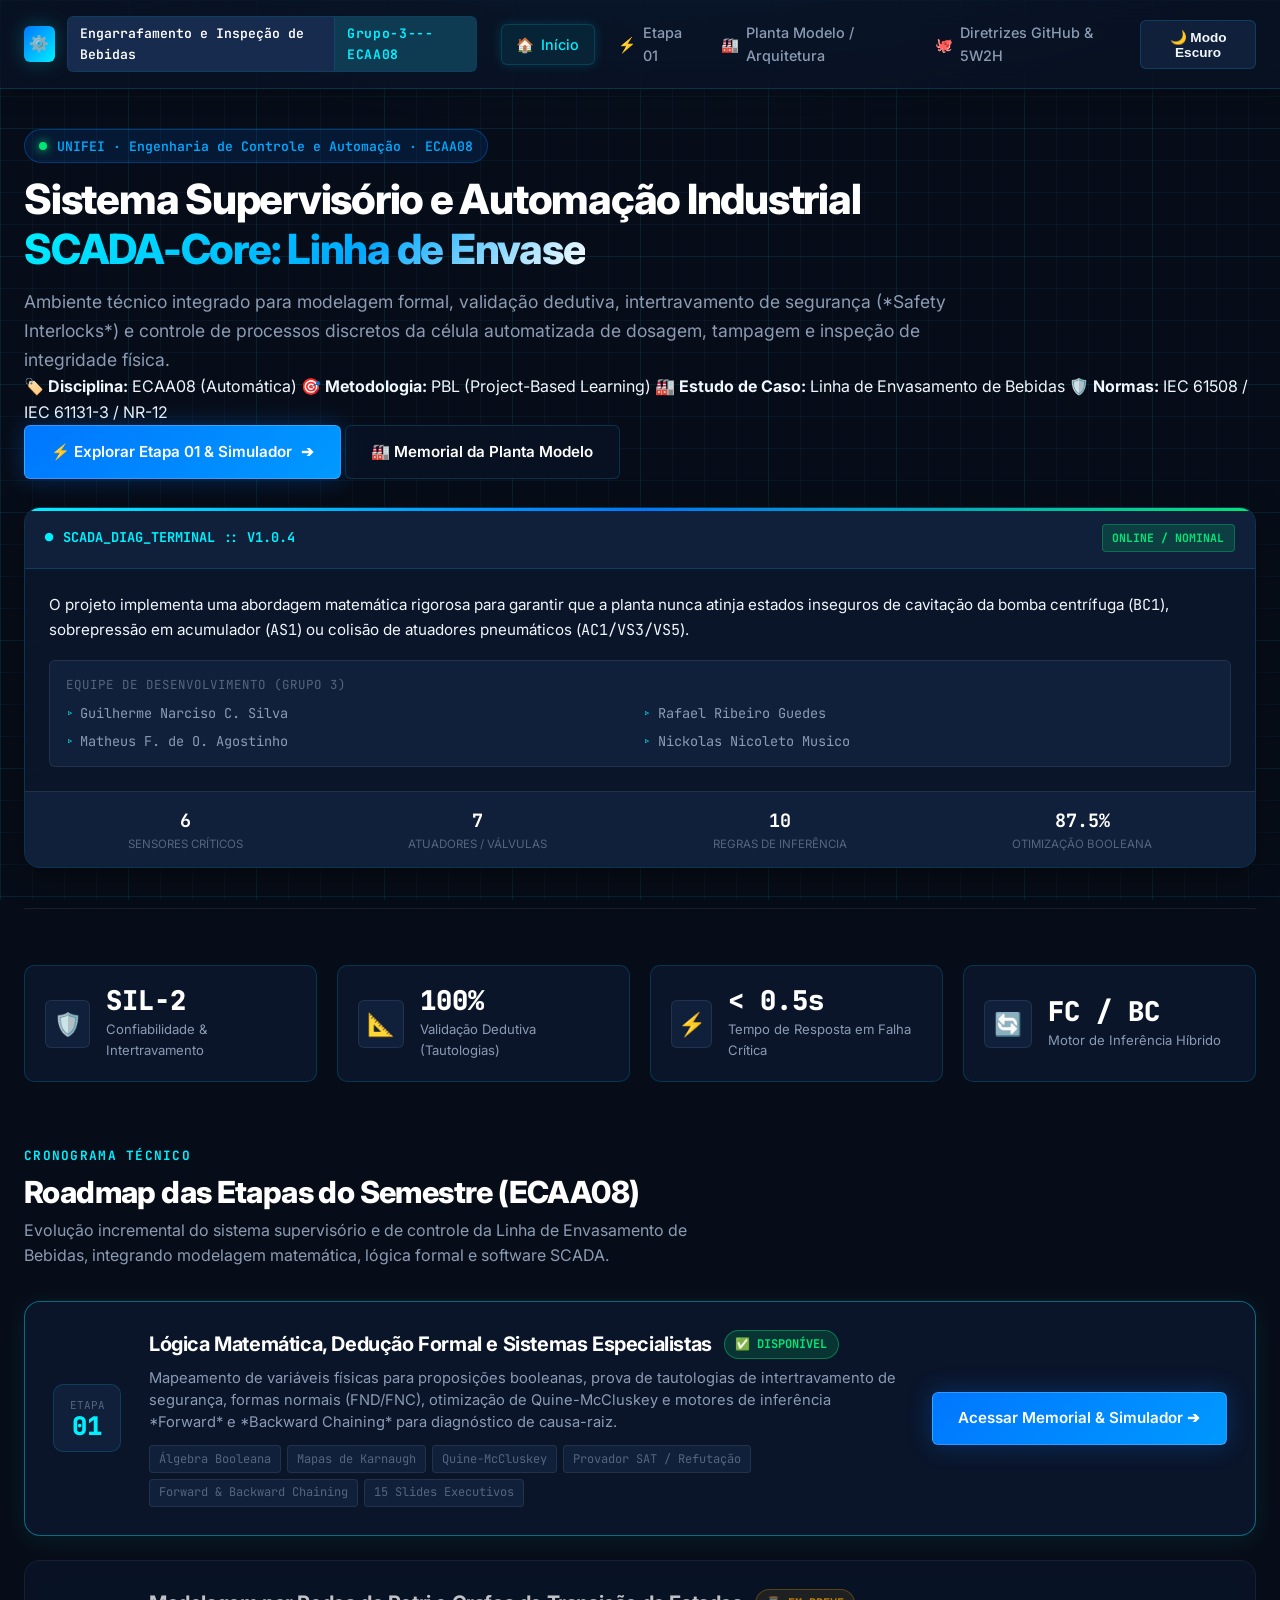
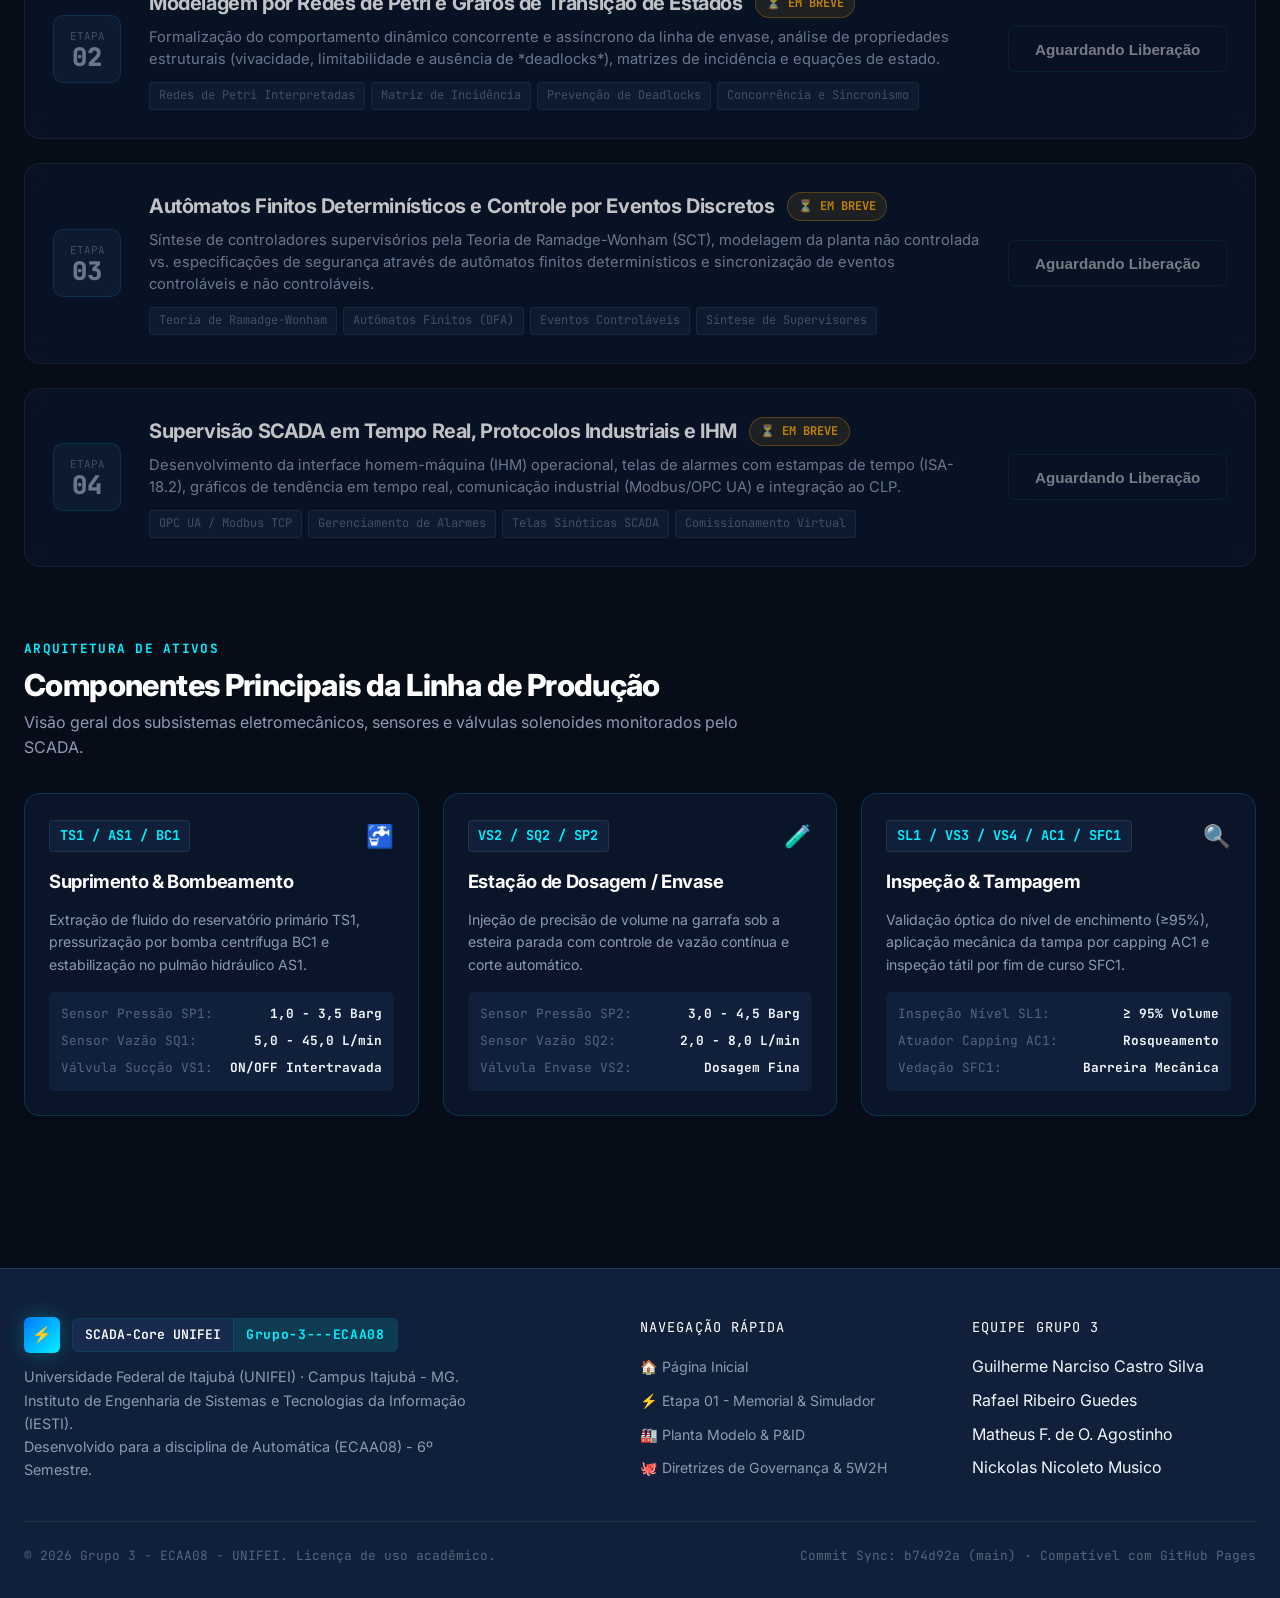
==== index.html @ 6e1b25d0 "added site" ====
<!DOCTYPE html>
<html lang="pt-BR">
<head>
  <meta charset="UTF-8">
  <meta name="viewport" content="width=device-width, initial-scale=1.0">
  <title>SCADA-Core | Engarrafamento e Inspeção de Bebidas (Grupo 3 - UNIFEI)</title>
  <meta name="description" content="Portal técnico e memorial descritivo da Linha de Envasamento e Inspeção de Bebidas - Grupo 3 da disciplina ECAA08 (Automática / Matemática Discreta) da UNIFEI.">
  <link rel="stylesheet" href="doc/css/style.css">
  <link rel="icon" href="data:image/svg+xml,<svg xmlns=%22http://www.w3.org/2000/svg%22 viewBox=%220 0 100 100%22><text y=%22.9em%22 font-size=%2290%22>⚡</text></svg>">
</head>
<body>

  <!-- BARRA DE NAVEGAÇÃO SUPERIOR -->
  <header class="scada-navbar">
    <div class="navbar-container">
      
      <!-- LOGOTIPO COM BADGE DUPLO -->
      <div class="brand-group">
        <div class="brand-icon">⚙️</div>
        <div class="brand-badge-dual">
          <span class="badge-segment-title">Engarrafamento e Inspeção de Bebidas</span>
          <span class="badge-segment-group">Grupo-3---ECAA08</span>
        </div>
      </div>

      <!-- LINKS DE NAVEGAÇÃO -->
      <nav>
        <ul class="nav-menu">
          <li><a href="index.html" class="nav-link active"><span>🏠</span> Início</a></li>
          <li><a href="doc/etapa-01-logica.html" class="nav-link"><span>⚡</span> Etapa 01</a></li>
          <li><a href="doc/planta-modelo.html" class="nav-link"><span>🏭</span> Planta Modelo / Arquitetura</a></li>
          <li><a href="doc/diretrizes-github.html" class="nav-link"><span>🐙</span> Diretrizes GitHub & 5W2H</a></li>
        </ul>
      </nav>

      <!-- AÇÕES: TEMA CLARO/ESCURO & MOBILE TOGGLE -->
      <div class="nav-actions">
        <button class="theme-toggle-btn" type="button" aria-label="Alternar tema">
          <span class="theme-btn-text">🌙 Modo Escuro</span>
        </button>
        <button class="mobile-nav-toggle" type="button" aria-label="Abrir menu móvel">☰</button>
      </div>

    </div>
  </header>

  <!-- CONTEÚDO PRINCIPAL -->
  <main class="scada-container">

    <!-- HERO SECTION -->
    <section class="hero-section">
      <div>
        <!-- BADGE SUPERIOR DE IDENTIFICAÇÃO -->
        <div class="institution-badge">
          <span class="live-indicator"></span>
          <span>UNIFEI · Engenharia de Controle e Automação · ECAA08</span>
        </div>

        <!-- TÍTULO DE IMPACTO -->
        <h1 class="hero-title" style="margin-top: 0.75rem;">
          Sistema Supervisório e Automação Industrial <br>
          <span class="gradient-text">SCADA-Core: Linha de Envase</span>
        </h1>

        <!-- DESCRIÇÃO CONCEITUAL RIGOROSA -->
        <p class="hero-description" style="margin-top: 0.75rem;">
          Ambiente técnico integrado para modelagem formal, validação dedutiva, intertravamento de segurança (*Safety Interlocks*) e controle de processos discretos da célula automatizada de dosagem, tampagem e inspeção de integridade física.
        </p>

        <!-- METADADOS EM TAGS -->
        <div class="metadata-tags">
          <span class="meta-tag">🏷️ <strong>Disciplina:</strong> ECAA08 (Automática)</span>
          <span class="meta-tag">🎯 <strong>Metodologia:</strong> PBL (Project-Based Learning)</span>
          <span class="meta-tag">🏭 <strong>Estudo de Caso:</strong> Linha de Envasamento de Bebidas</span>
          <span class="meta-tag">🛡️ <strong>Normas:</strong> IEC 61508 / IEC 61131-3 / NR-12</span>
        </div>

        <!-- DOIS BOTÕES CTA -->
        <div class="hero-actions">
          <a href="doc/etapa-01-logica.html" class="btn-cta-primary">
            <span>⚡ Explorar Etapa 01 & Simulador</span>
            <span>➔</span>
          </a>
          <a href="doc/planta-modelo.html" class="btn-cta-glass">
            <span>🏭 Memorial da Planta Modelo</span>
          </a>
        </div>
      </div>

      <!-- CARD ESTILIZADO DE INTRODUÇÃO -->
      <div class="hero-card-container">
        <div class="project-scada-card">
          
          <div class="card-header-technical">
            <div class="tech-header-title">
              <span>●</span> SCADA_DIAG_TERMINAL :: V1.0.4
            </div>
            <div class="tech-status-badge">ONLINE / NOMINAL</div>
          </div>

          <div class="card-body-intro">
            <p class="intro-lead">
              O projeto implementa uma abordagem matemática rigorosa para garantir que a planta nunca atinja estados inseguros de cavitação da bomba centrífuga (<code class="mono-font">BC1</code>), sobrepressão em acumulador (<code class="mono-font">AS1</code>) ou colisão de atuadores pneumáticos (<code class="mono-font">AC1/VS3/VS5</code>).
            </p>

            <div class="team-list-box">
              <div class="team-list-title">Equipe de Desenvolvimento (Grupo 3)</div>
              <div class="team-members-grid">
                <div class="team-member-item">Guilherme Narciso C. Silva</div>
                <div class="team-member-item">Rafael Ribeiro Guedes</div>
                <div class="team-member-item">Matheus F. de O. Agostinho</div>
                <div class="team-member-item">Nickolas Nicoleto Musico</div>
              </div>
            </div>
          </div>

          <div class="card-footer-metrics">
            <div class="metric-mini-item">
              <span class="metric-mini-value">6</span>
              <span class="metric-mini-label">Sensores Críticos</span>
            </div>
            <div class="metric-mini-item">
              <span class="metric-mini-value">7</span>
              <span class="metric-mini-label">Atuadores / Válvulas</span>
            </div>
            <div class="metric-mini-item">
              <span class="metric-mini-value">10</span>
              <span class="metric-mini-label">Regras de Inferência</span>
            </div>
            <div class="metric-mini-item">
              <span class="metric-mini-value">87.5%</span>
              <span class="metric-mini-label">Otimização Booleana</span>
            </div>
          </div>

        </div>
      </div>
    </section>

    <!-- TELEMETRIA & STATS TICKER -->
    <section class="scada-stats-bar">
      <div class="stat-card">
        <div class="stat-icon">🛡️</div>
        <div class="stat-info">
          <span class="stat-value">SIL-2</span>
          <span class="stat-label">Confiabilidade & Intertravamento</span>
        </div>
      </div>

      <div class="stat-card">
        <div class="stat-icon">📐</div>
        <div class="stat-info">
          <span class="stat-value">100%</span>
          <span class="stat-label">Validação Dedutiva (Tautologias)</span>
        </div>
      </div>

      <div class="stat-card">
        <div class="stat-icon">⚡</div>
        <div class="stat-info">
          <span class="stat-value">&lt; 0.5s</span>
          <span class="stat-label">Tempo de Resposta em Falha Crítica</span>
        </div>
      </div>

      <div class="stat-card">
        <div class="stat-icon">🔄</div>
        <div class="stat-info">
          <span class="stat-value">FC / BC</span>
          <span class="stat-label">Motor de Inferência Híbrido</span>
        </div>
      </div>
    </section>

    <!-- ROADMAP DAS ETAPAS DO SEMESTRE -->
    <section class="roadmap-section">
      <div class="section-header">
        <span class="section-tag">Cronograma Técnico</span>
        <h2 class="section-title">Roadmap das Etapas do Semestre (ECAA08)</h2>
        <p class="section-subtitle">
          Evolução incremental do sistema supervisório e de controle da Linha de Envasamento de Bebidas, integrando modelagem matemática, lógica formal e software SCADA.
        </p>
      </div>

      <div class="roadmap-container">
        
        <!-- ETAPA 01 (DISPONÍVEL) -->
        <article class="stage-card available">
          <div class="stage-number-box">
            <span class="stage-prefix">Etapa</span>
            <span class="stage-num">01</span>
          </div>

          <div class="stage-details">
            <div class="stage-header-line">
              <h3 class="stage-title">Lógica Matemática, Dedução Formal e Sistemas Especialistas</h3>
              <span class="status-chip chip-available">✅ DISPONÍVEL</span>
            </div>
            <p class="stage-description">
              Mapeamento de variáveis físicas para proposições booleanas, prova de tautologias de intertravamento de segurança, formas normais (FND/FNC), otimização de Quine-McCluskey e motores de inferência *Forward* e *Backward Chaining* para diagnóstico de causa-raiz.
            </p>
            <div class="stage-topics-tags">
              <span class="topic-tag">Álgebra Booleana</span>
              <span class="topic-tag">Mapas de Karnaugh</span>
              <span class="topic-tag">Quine-McCluskey</span>
              <span class="topic-tag">Provador SAT / Refutação</span>
              <span class="topic-tag">Forward & Backward Chaining</span>
              <span class="topic-tag">15 Slides Executivos</span>
            </div>
          </div>

          <div class="stage-action-box">
            <a href="doc/etapa-01-logica.html" class="btn-cta-primary">Acessar Memorial & Simulador ➔</a>
          </div>
        </article>

        <!-- ETAPA 02 (EM BREVE) -->
        <article class="stage-card upcoming">
          <div class="stage-number-box">
            <span class="stage-prefix">Etapa</span>
            <span class="stage-num">02</span>
          </div>

          <div class="stage-details">
            <div class="stage-header-line">
              <h3 class="stage-title">Modelagem por Redes de Petri e Grafos de Transição de Estados</h3>
              <span class="status-chip chip-upcoming">⏳ EM BREVE</span>
            </div>
            <p class="stage-description">
              Formalização do comportamento dinâmico concorrente e assíncrono da linha de envase, análise de propriedades estruturais (vivacidade, limitabilidade e ausência de *deadlocks*), matrizes de incidência e equações de estado.
            </p>
            <div class="stage-topics-tags">
              <span class="topic-tag">Redes de Petri Interpretadas</span>
              <span class="topic-tag">Matriz de Incidência</span>
              <span class="topic-tag">Prevenção de Deadlocks</span>
              <span class="topic-tag">Concorrência e Sincronismo</span>
            </div>
          </div>

          <div class="stage-action-box">
            <button class="btn-cta-glass" disabled style="opacity: 0.6; cursor: not-allowed;">Aguardando Liberação</button>
          </div>
        </article>

        <!-- ETAPA 03 (EM BREVE) -->
        <article class="stage-card upcoming">
          <div class="stage-number-box">
            <span class="stage-prefix">Etapa</span>
            <span class="stage-num">03</span>
          </div>

          <div class="stage-details">
            <div class="stage-header-line">
              <h3 class="stage-title">Autômatos Finitos Determinísticos e Controle por Eventos Discretos</h3>
              <span class="status-chip chip-upcoming">⏳ EM BREVE</span>
            </div>
            <p class="stage-description">
              Síntese de controladores supervisórios pela Teoria de Ramadge-Wonham (SCT), modelagem da planta não controlada vs. especificações de segurança através de autômatos finitos determinísticos e sincronização de eventos controláveis e não controláveis.
            </p>
            <div class="stage-topics-tags">
              <span class="topic-tag">Teoria de Ramadge-Wonham</span>
              <span class="topic-tag">Autômatos Finitos (DFA)</span>
              <span class="topic-tag">Eventos Controláveis</span>
              <span class="topic-tag">Síntese de Supervisores</span>
            </div>
          </div>

          <div class="stage-action-box">
            <button class="btn-cta-glass" disabled style="opacity: 0.6; cursor: not-allowed;">Aguardando Liberação</button>
          </div>
        </article>

        <!-- ETAPA 04 (EM BREVE) -->
        <article class="stage-card upcoming">
          <div class="stage-number-box">
            <span class="stage-prefix">Etapa</span>
            <span class="stage-num">04</span>
          </div>

          <div class="stage-details">
            <div class="stage-header-line">
              <h3 class="stage-title">Supervisão SCADA em Tempo Real, Protocolos Industriais e IHM</h3>
              <span class="status-chip chip-upcoming">⏳ EM BREVE</span>
            </div>
            <p class="stage-description">
              Desenvolvimento da interface homem-máquina (IHM) operacional, telas de alarmes com estampas de tempo (ISA-18.2), gráficos de tendência em tempo real, comunicação industrial (Modbus/OPC UA) e integração ao CLP.
            </p>
            <div class="stage-topics-tags">
              <span class="topic-tag">OPC UA / Modbus TCP</span>
              <span class="topic-tag">Gerenciamento de Alarmes</span>
              <span class="topic-tag">Telas Sinóticas SCADA</span>
              <span class="topic-tag">Comissionamento Virtual</span>
            </div>
          </div>

          <div class="stage-action-box">
            <button class="btn-cta-glass" disabled style="opacity: 0.6; cursor: not-allowed;">Aguardando Liberação</button>
          </div>
        </article>

      </div>
    </section>

    <!-- ARQUITETURA DA PLANTA MODELO (PREVIEW) -->
    <section class="plant-section">
      <div class="section-header">
        <span class="section-tag">Arquitetura de Ativos</span>
        <h2 class="section-title">Componentes Principais da Linha de Produção</h2>
        <p class="section-subtitle">
          Visão geral dos subsistemas eletromecânicos, sensores e válvulas solenoides monitorados pelo SCADA.
        </p>
      </div>

      <div class="plant-overview-grid">
        
        <div class="plant-card">
          <div class="plant-card-header">
            <span class="plant-tag">TS1 / AS1 / BC1</span>
            <span class="plant-icon">🚰</span>
          </div>
          <h3 class="plant-card-title">Suprimento & Bombeamento</h3>
          <p class="plant-card-desc">
            Extração de fluido do reservatório primário TS1, pressurização por bomba centrífuga BC1 e estabilização no pulmão hidráulico AS1.
          </p>
          <ul class="plant-specs-list">
            <li><span>Sensor Pressão SP1:</span> <strong>1,0 - 3,5 Barg</strong></li>
            <li><span>Sensor Vazão SQ1:</span> <strong>5,0 - 45,0 L/min</strong></li>
            <li><span>Válvula Sucção VS1:</span> <strong>ON/OFF Intertravada</strong></li>
          </ul>
        </div>

        <div class="plant-card">
          <div class="plant-card-header">
            <span class="plant-tag">VS2 / SQ2 / SP2</span>
            <span class="plant-icon">🧪</span>
          </div>
          <h3 class="plant-card-title">Estação de Dosagem / Envase</h3>
          <p class="plant-card-desc">
            Injeção de precisão de volume na garrafa sob a esteira parada com controle de vazão contínua e corte automático.
          </p>
          <ul class="plant-specs-list">
            <li><span>Sensor Pressão SP2:</span> <strong>3,0 - 4,5 Barg</strong></li>
            <li><span>Sensor Vazão SQ2:</span> <strong>2,0 - 8,0 L/min</strong></li>
            <li><span>Válvula Envase VS2:</span> <strong>Dosagem Fina</strong></li>
          </ul>
        </div>

        <div class="plant-card">
          <div class="plant-card-header">
            <span class="plant-tag">SL1 / VS3 / VS4 / AC1 / SFC1</span>
            <span class="plant-icon">🔍</span>
          </div>
          <h3 class="plant-card-title">Inspeção & Tampagem</h3>
          <p class="plant-card-desc">
            Validação óptica do nível de enchimento (≥95%), aplicação mecânica da tampa por capping AC1 e inspeção tátil por fim de curso SFC1.
          </p>
          <ul class="plant-specs-list">
            <li><span>Inspeção Nível SL1:</span> <strong>≥ 95% Volume</strong></li>
            <li><span>Atuador Capping AC1:</span> <strong>Rosqueamento</strong></li>
            <li><span>Vedação SFC1:</span> <strong>Barreira Mecânica</strong></li>
          </ul>
        </div>

      </div>
    </section>

  </main>

  <!-- FOOTER -->
  <footer class="scada-footer">
    <div class="footer-container">
      
      <div class="footer-brand">
        <div class="brand-group">
          <div class="brand-icon">⚡</div>
          <div class="brand-badge-dual">
            <span class="badge-segment-title">SCADA-Core UNIFEI</span>
            <span class="badge-segment-group">Grupo-3---ECAA08</span>
          </div>
        </div>
        <p class="footer-desc">
          Universidade Federal de Itajubá (UNIFEI) · Campus Itajubá - MG.<br>
          Instituto de Engenharia de Sistemas e Tecnologias da Informação (IESTI).<br>
          Desenvolvido para a disciplina de Automática (ECAA08) - 6º Semestre.
        </p>
      </div>

      <div class="footer-col">
        <div class="footer-col-title">Navegação Rápida</div>
        <ul class="footer-links">
          <li><a href="index.html">🏠 Página Inicial</a></li>
          <li><a href="doc/etapa-01-logica.html">⚡ Etapa 01 - Memorial & Simulador</a></li>
          <li><a href="doc/planta-modelo.html">🏭 Planta Modelo & P&ID</a></li>
          <li><a href="doc/diretrizes-github.html">🐙 Diretrizes de Governança & 5W2H</a></li>
        </ul>
      </div>

      <div class="footer-col">
        <div class="footer-col-title">Equipe Grupo 3</div>
        <ul class="footer-links">
          <li><span>Guilherme Narciso Castro Silva</span></li>
          <li><span>Rafael Ribeiro Guedes</span></li>
          <li><span>Matheus F. de O. Agostinho</span></li>
          <li><span>Nickolas Nicoleto Musico</span></li>
        </ul>
      </div>

    </div>

    <div class="footer-bottom">
      <div>© 2026 Grupo 3 - ECAA08 - UNIFEI. Licença de uso acadêmico.</div>
      <div>Commit Sync: <code class="mono-font">b74d92a (main)</code> · Compatível com GitHub Pages</div>
    </div>
  </footer>

  <script src="doc/js/app.js"></script>
</body>
</html>
---- doc/css/style.css ----
/* ==========================================================================
   SCADA-CORE UNIFEI | DESIGN SYSTEM & STYLESHEET
   Disciplina: ECAA08 - Automática / Matemática Discreta
   Projeto: Linha de Envasamento e Inspeção de Bebidas (Grupo 3)
   ========================================================================== */

@import url('https://fonts.googleapis.com/css2?family=Inter:wght@300;400;500;600;700;800&family=JetBrains+Mono:ital,wght@0,300;0,400;0,500;0,600;0,700;1,400&display=swap');

/* --- VARIÁVEIS DO SISTEMA (DARK THEME DEFAULT) --- */
:root {
  --bg-primary: #070d18;
  --bg-secondary: #0c1628;
  --bg-card: rgba(13, 25, 48, 0.75);
  --bg-card-hover: rgba(18, 35, 68, 0.85);
  --bg-glass: rgba(10, 21, 40, 0.65);
  --bg-surface: #10203a;
  --bg-surface-elevated: #162b4e;

  /* Grid e Linhas Técnicas */
  --grid-line-color: rgba(0, 180, 255, 0.05);
  --grid-line-strong: rgba(0, 229, 255, 0.12);
  --grid-size: 32px;
  --border-color: rgba(0, 200, 255, 0.18);
  --border-focus: #00e5ff;
  --border-subtle: rgba(255, 255, 255, 0.08);

  /* Paleta Neon Industrial */
  --cyan-neon: #00f0ff;
  --cyan-glow: rgba(0, 240, 255, 0.35);
  --blue-primary: #0077ff;
  --blue-accent: #00a8ff;
  --blue-glow: rgba(0, 119, 255, 0.3);
  --emerald-ok: #00e676;
  --emerald-glow: rgba(0, 230, 118, 0.35);
  --amber-warn: #ffab00;
  --amber-glow: rgba(255, 171, 0, 0.35);
  --crimson-alarm: #ff1744;
  --crimson-glow: rgba(255, 23, 68, 0.4);
  --purple-accent: #b388ff;

  /* Tipografia & Textos */
  --text-main: #f0f6fc;
  --text-muted: #8b9bb4;
  --text-dim: #546580;
  --text-bright: #ffffff;
  --text-code: #58a6ff;

  /* Efeitos */
  --shadow-card: 0 8px 32px 0 rgba(0, 0, 0, 0.45);
  --shadow-glow-cyan: 0 0 20px rgba(0, 240, 255, 0.25);
  --shadow-glow-blue: 0 0 24px rgba(0, 119, 255, 0.3);
  --shadow-glow-emerald: 0 0 24px rgba(0, 230, 118, 0.3);
  --radius-sm: 6px;
  --radius-md: 10px;
  --radius-lg: 16px;
  --radius-xl: 24px;
  --transition-fast: 0.18s cubic-bezier(0.4, 0, 0.2, 1);
  --transition-normal: 0.3s cubic-bezier(0.4, 0, 0.2, 1);
}

/* --- LIGHT THEME OVERRIDES --- */
[data-theme="light"] {
  --bg-primary: #f2f6fc;
  --bg-secondary: #e2ebf6;
  --bg-card: rgba(255, 255, 255, 0.85);
  --bg-card-hover: rgba(255, 255, 255, 0.98);
  --bg-glass: rgba(240, 246, 255, 0.8);
  --bg-surface: #d8e5f5;
  --bg-surface-elevated: #cbdbf0;

  --grid-line-color: rgba(0, 100, 200, 0.06);
  --grid-line-strong: rgba(0, 119, 255, 0.15);
  --border-color: rgba(0, 102, 204, 0.25);
  --border-focus: #0066cc;
  --border-subtle: rgba(0, 0, 0, 0.08);

  --cyan-neon: #0088aa;
  --cyan-glow: rgba(0, 136, 170, 0.25);
  --blue-primary: #0055cc;
  --blue-accent: #0077ee;
  --blue-glow: rgba(0, 85, 204, 0.25);
  --emerald-ok: #008a3e;
  --emerald-glow: rgba(0, 138, 62, 0.25);
  --amber-warn: #c27d00;
  --amber-glow: rgba(194, 125, 0, 0.25);
  --crimson-alarm: #cc1133;
  --crimson-glow: rgba(204, 17, 51, 0.25);

  --text-main: #142033;
  --text-muted: #4e617d;
  --text-dim: #798da8;
  --text-bright: #09121f;
  --text-code: #005bb5;

  --shadow-card: 0 8px 30px rgba(0, 50, 120, 0.1);
  --shadow-glow-cyan: 0 0 16px rgba(0, 136, 170, 0.15);
  --shadow-glow-blue: 0 0 20px rgba(0, 85, 204, 0.15);
  --shadow-glow-emerald: 0 0 20px rgba(0, 138, 62, 0.15);
}

/* --- RESET & BASE --- */
*, *::before, *::after {
  box-sizing: border-box;
  margin: 0;
  padding: 0;
}

html {
  scroll-behavior: smooth;
  font-size: 16px;
}

body {
  min-height: 100vh;
  font-family: 'Inter', -apple-system, BlinkMacSystemFont, 'Segoe UI', Roboto, sans-serif;
  background-color: var(--bg-primary);
  color: var(--text-main);
  line-height: 1.6;
  overflow-x: hidden;
  position: relative;
  background-image: 
    linear-gradient(var(--grid-line-color) 1px, transparent 1px),
    linear-gradient(90deg, var(--grid-line-color) 1px, transparent 1px),
    radial-gradient(ellipse 80% 50% at 50% -20%, rgba(0, 140, 255, 0.15), transparent 70%);
  background-size: var(--grid-size) var(--grid-size), var(--grid-size) var(--grid-size), 100% 100%;
  background-attachment: fixed;
}

body::before {
  content: "";
  position: fixed;
  top: 0;
  left: 0;
  width: 100%;
  height: 100%;
  background: 
    linear-gradient(90deg, var(--grid-line-strong) 1px, transparent 1px) 0 0 / calc(var(--grid-size) * 4) calc(var(--grid-size) * 4),
    linear-gradient(var(--grid-line-strong) 1px, transparent 1px) 0 0 / calc(var(--grid-size) * 4) calc(var(--grid-size) * 4);
  pointer-events: none;
  z-index: 0;
  opacity: 0.5;
}

/* --- TIPOGRAFIA TÉCNICA --- */
h1, h2, h3, h4, h5, h6 {
  color: var(--text-bright);
  font-weight: 700;
  line-height: 1.25;
  letter-spacing: -0.02em;
}

p {
  color: var(--text-muted);
}

a {
  color: var(--cyan-neon);
  text-decoration: none;
  transition: color var(--transition-fast);
}

a:hover {
  color: var(--blue-accent);
}

code, pre, .mono-font {
  font-family: 'JetBrains Mono', monospace;
}

/* --- HEADER & NAVBAR SUPERIOR --- */
.scada-navbar {
  position: sticky;
  top: 0;
  z-index: 1000;
  background: var(--bg-glass);
  backdrop-filter: blur(16px);
  -webkit-backdrop-filter: blur(16px);
  border-bottom: 1px solid var(--border-color);
  box-shadow: 0 4px 20px rgba(0, 0, 0, 0.3);
}

.navbar-container {
  max-width: 1380px;
  margin: 0 auto;
  padding: 0.75rem 1.5rem;
  display: flex;
  align-items: center;
  justify-content: space-between;
  gap: 1.5rem;
}

.brand-group {
  display: flex;
  align-items: center;
  gap: 0.75rem;
}

.brand-icon {
  width: 36px;
  height: 36px;
  border-radius: var(--radius-sm);
  background: linear-gradient(135deg, var(--blue-primary), var(--cyan-neon));
  display: flex;
  align-items: center;
  justify-content: center;
  color: #000;
  font-weight: 900;
  box-shadow: var(--shadow-glow-cyan);
}

.brand-badge-dual {
  display: inline-flex;
  align-items: stretch;
  border-radius: var(--radius-sm);
  border: 1px solid var(--border-color);
  overflow: hidden;
  font-family: 'JetBrains Mono', monospace;
  font-size: 0.82rem;
  background: var(--bg-surface);
}

.badge-segment-title {
  padding: 0.35rem 0.75rem;
  background: var(--bg-surface-elevated);
  color: var(--text-bright);
  font-weight: 600;
  display: flex;
  align-items: center;
  gap: 0.4rem;
  border-right: 1px solid var(--border-color);
}

.badge-segment-group {
  padding: 0.35rem 0.75rem;
  background: rgba(0, 240, 255, 0.12);
  color: var(--cyan-neon);
  font-weight: 700;
  letter-spacing: 0.05em;
  display: flex;
  align-items: center;
}

.nav-menu {
  display: flex;
  align-items: center;
  list-style: none;
  gap: 0.5rem;
}

.nav-link {
  display: flex;
  align-items: center;
  gap: 0.45rem;
  padding: 0.5rem 0.9rem;
  border-radius: var(--radius-sm);
  color: var(--text-muted);
  font-size: 0.9rem;
  font-weight: 500;
  transition: all var(--transition-fast);
  border: 1px solid transparent;
}

.nav-link:hover {
  color: var(--text-bright);
  background: var(--bg-surface);
  border-color: var(--border-subtle);
}

.nav-link.active {
  color: var(--cyan-neon);
  background: rgba(0, 240, 255, 0.08);
  border-color: var(--border-color);
  box-shadow: 0 0 12px rgba(0, 240, 255, 0.15);
}

.nav-actions {
  display: flex;
  align-items: center;
  gap: 0.75rem;
}

.theme-toggle-btn {
  background: var(--bg-surface);
  border: 1px solid var(--border-color);
  color: var(--text-main);
  padding: 0.5rem 0.8rem;
  border-radius: var(--radius-sm);
  cursor: pointer;
  display: flex;
  align-items: center;
  gap: 0.5rem;
  font-size: 0.85rem;
  font-weight: 600;
  transition: all var(--transition-fast);
}

.theme-toggle-btn:hover {
  background: var(--bg-surface-elevated);
  border-color: var(--cyan-neon);
  box-shadow: var(--shadow-glow-cyan);
}

.mobile-nav-toggle {
  display: none;
  background: transparent;
  border: none;
  color: var(--text-bright);
  font-size: 1.5rem;
  cursor: pointer;
}

/* --- CONTAINER PRINCIPAL --- */
.scada-container {
  max-width: 1380px;
  margin: 0 auto;
  padding: 2.5rem 1.5rem 5rem 1.5rem;
  position: relative;
  z-index: 1;
}

/* --- HERO SECTION --- */
.hero-section {
  display: flex;
  flex-direction: column;
  gap: 1.75rem;
  margin-bottom: 3.5rem;
  padding-bottom: 2.5rem;
  border-bottom: 1px solid var(--border-subtle);
}

.institution-badge {
  display: inline-flex;
  align-items: center;
  gap: 0.6rem;
  padding: 0.35rem 0.9rem;
  border-radius: 999px;
  background: rgba(0, 119, 255, 0.12);
  border: 1px solid rgba(0, 119, 255, 0.35);
  color: var(--blue-accent);
  font-size: 0.82rem;
  font-weight: 600;
  font-family: 'JetBrains Mono', monospace;
  width: fit-content;
}

.live-indicator {
  width: 8px;
  height: 8px;
  border-radius: 50%;
  background-color: var(--emerald-ok);
  box-shadow: 0 0 10px var(--emerald-ok);
  animation: pulse-dot 2s infinite ease-in-out;
}

@keyframes pulse-dot {
  0%, 100% { opacity: 1; transform: scale(1); }
  50% { opacity: 0.4; transform: scale(0.85); }
}

.hero-title {
  font-size: 2.6rem;
  line-height: 1.2;
  font-weight: 800;
  letter-spacing: -0.03em;
}

.hero-title .gradient-text {
  background: linear-gradient(135deg, var(--cyan-neon) 0%, var(--blue-accent) 60%, #fff 100%);
  -webkit-background-clip: text;
  -webkit-text-fill-color: transparent;
}

.hero-description {
  font-size: 1.1rem;
  color: var(--text-muted);
  line-height: 1.65;
  max-width: 980px;
}

/* GRID DE METADADOS (4 CARDS) */
.metadata-grid-4 {
  display: grid;
  grid-template-columns: repeat(4, 1fr);
  gap: 1rem;
  margin-top: 0.5rem;
}

.meta-box-card {
  background: var(--bg-card);
  border: 1px solid var(--border-color);
  border-radius: var(--radius-md);
  padding: 1rem 1.15rem;
  display: flex;
  align-items: flex-start;
  gap: 0.85rem;
  backdrop-filter: blur(12px);
  transition: all var(--transition-fast);
}

.meta-box-card:hover {
  transform: translateY(-2px);
  border-color: var(--cyan-neon);
  box-shadow: var(--shadow-glow-cyan);
}

.meta-box-icon {
  font-size: 1.4rem;
  line-height: 1;
  padding: 0.4rem;
  background: var(--bg-surface);
  border-radius: var(--radius-sm);
  border: 1px solid var(--border-subtle);
}

.meta-box-content {
  display: flex;
  flex-direction: column;
  gap: 0.2rem;
}

.meta-box-label {
  font-size: 0.72rem;
  text-transform: uppercase;
  letter-spacing: 0.08em;
  font-family: 'JetBrains Mono', monospace;
  color: var(--cyan-neon);
  font-weight: 700;
}

.meta-box-value {
  font-size: 0.88rem;
  font-weight: 600;
  color: var(--text-bright);
  line-height: 1.35;
}

/* BLOCO DE 3 BOTÕES DE AÇÃO RÁPIDA (CTAs) */
.cta-group-3 {
  display: flex;
  flex-wrap: wrap;
  gap: 1rem;
  margin-top: 0.5rem;
}

.btn-cta-slide {
  display: inline-flex;
  align-items: center;
  justify-content: center;
  gap: 0.6rem;
  padding: 0.85rem 1.6rem;
  border-radius: var(--radius-sm);
  background: linear-gradient(135deg, var(--blue-primary) 0%, #0099ff 100%);
  color: #ffffff;
  font-weight: 600;
  font-size: 0.95rem;
  border: 1px solid rgba(255, 255, 255, 0.2);
  box-shadow: var(--shadow-glow-blue);
  cursor: pointer;
  transition: all var(--transition-normal);
}

.btn-cta-slide:hover {
  transform: translateY(-2px);
  box-shadow: 0 0 30px rgba(0, 119, 255, 0.55);
  color: #fff;
}

.btn-cta-sim {
  display: inline-flex;
  align-items: center;
  justify-content: center;
  gap: 0.6rem;
  padding: 0.85rem 1.6rem;
  border-radius: var(--radius-sm);
  background: linear-gradient(135deg, rgba(0, 230, 118, 0.2) 0%, rgba(0, 240, 255, 0.2) 100%);
  color: var(--emerald-ok);
  font-weight: 700;
  font-size: 0.95rem;
  border: 1px solid var(--emerald-ok);
  box-shadow: var(--shadow-glow-emerald);
  cursor: pointer;
  transition: all var(--transition-normal);
}

.btn-cta-sim:hover {
  transform: translateY(-2px);
  background: linear-gradient(135deg, rgba(0, 230, 118, 0.35) 0%, rgba(0, 240, 255, 0.35) 100%);
  color: #ffffff;
  box-shadow: 0 0 30px rgba(0, 230, 118, 0.5);
}

.btn-cta-docs {
  display: inline-flex;
  align-items: center;
  justify-content: center;
  gap: 0.6rem;
  padding: 0.85rem 1.6rem;
  border-radius: var(--radius-sm);
  background: var(--bg-glass);
  backdrop-filter: blur(12px);
  color: var(--text-bright);
  font-weight: 600;
  font-size: 0.95rem;
  border: 1px solid var(--border-color);
  cursor: pointer;
  transition: all var(--transition-normal);
}

.btn-cta-docs:hover {
  background: var(--bg-surface-elevated);
  border-color: var(--cyan-neon);
  box-shadow: var(--shadow-glow-cyan);
  transform: translateY(-2px);
  color: var(--cyan-neon);
}

/* BOTÕES PRIMÁRIOS E DE VIDRO GERAIS */
.btn-cta-primary {
  display: inline-flex;
  align-items: center;
  justify-content: center;
  gap: 0.6rem;
  padding: 0.85rem 1.6rem;
  border-radius: var(--radius-sm);
  background: linear-gradient(135deg, var(--blue-primary) 0%, #0099ff 100%);
  color: #ffffff;
  font-weight: 600;
  font-size: 0.95rem;
  border: 1px solid rgba(255, 255, 255, 0.2);
  box-shadow: var(--shadow-glow-blue);
  cursor: pointer;
  transition: all var(--transition-normal);
}

.btn-cta-primary:hover {
  transform: translateY(-2px);
  box-shadow: 0 0 30px rgba(0, 119, 255, 0.5);
  color: #fff;
}

.btn-cta-glass {
  display: inline-flex;
  align-items: center;
  justify-content: center;
  gap: 0.6rem;
  padding: 0.85rem 1.6rem;
  border-radius: var(--radius-sm);
  background: var(--bg-glass);
  backdrop-filter: blur(12px);
  color: var(--text-bright);
  font-weight: 600;
  font-size: 0.95rem;
  border: 1px solid var(--border-color);
  cursor: pointer;
  transition: all var(--transition-normal);
}

.btn-cta-glass:hover {
  background: var(--bg-surface-elevated);
  border-color: var(--cyan-neon);
  box-shadow: var(--shadow-glow-cyan);
  transform: translateY(-2px);
  color: var(--cyan-neon);
}

/* ==========================================================================
   APRESENTAÇÃO EXECUTIVA EM 15 SLIDES (COMPONENTE INTERATIVO)
   ========================================================================== */
.slide-deck-wrapper {
  background: var(--bg-card);
  border: 1px solid var(--border-color);
  border-radius: var(--radius-lg);
  box-shadow: var(--shadow-card);
  backdrop-filter: blur(16px);
  overflow: hidden;
  margin: 2.5rem 0 4rem 0;
  display: flex;
  flex-direction: column;
}

.slide-deck-header {
  padding: 1rem 1.5rem;
  background: var(--bg-surface);
  border-bottom: 1px solid var(--border-color);
  display: flex;
  align-items: center;
  justify-content: space-between;
  gap: 1rem;
}

.slide-deck-title {
  display: flex;
  align-items: center;
  gap: 0.6rem;
  font-family: 'JetBrains Mono', monospace;
  font-size: 0.88rem;
  font-weight: 700;
  color: var(--cyan-neon);
}

.slide-counter-badge {
  font-family: 'JetBrains Mono', monospace;
  font-size: 0.85rem;
  font-weight: 700;
  color: var(--text-bright);
  background: var(--bg-surface-elevated);
  border: 1px solid var(--border-subtle);
  padding: 0.35rem 0.8rem;
  border-radius: 999px;
}

/* Barra de Progresso do Slide */
.slide-progress-bar-bg {
  width: 100%;
  height: 4px;
  background: var(--bg-surface);
}

.slide-progress-bar-fill {
  height: 100%;
  width: 6.66%;
  background: linear-gradient(90deg, var(--blue-primary), var(--cyan-neon));
  transition: width 0.3s cubic-bezier(0.4, 0, 0.2, 1);
}

/* Área do Slide Ativo */
.slide-display-area {
  min-height: 480px;
  padding: 2.5rem;
  position: relative;
  display: flex;
  align-items: center;
  justify-content: center;
}

.slide-item {
  display: none;
  width: 100%;
  animation: slideFadeIn 0.35s ease;
}

.slide-item.active {
  display: block;
}

@keyframes slideFadeIn {
  from { opacity: 0; transform: translateY(8px); }
  to { opacity: 1; transform: translateY(0); }
}

.slide-card-inner {
  display: flex;
  flex-direction: column;
  gap: 1.25rem;
}

.slide-tag {
  font-family: 'JetBrains Mono', monospace;
  font-size: 0.78rem;
  font-weight: 700;
  color: var(--cyan-neon);
  text-transform: uppercase;
  letter-spacing: 0.1em;
  background: rgba(0, 240, 255, 0.1);
  padding: 0.25rem 0.6rem;
  border-radius: 4px;
  width: fit-content;
  border: 1px solid rgba(0, 240, 255, 0.25);
}

.slide-heading {
  font-size: 1.85rem;
  font-weight: 800;
  line-height: 1.2;
}

.slide-body-text {
  font-size: 1.05rem;
  color: var(--text-main);
  line-height: 1.6;
}

.slide-grid-content {
  display: grid;
  grid-template-columns: 1fr 1fr;
  gap: 1.5rem;
  margin-top: 0.5rem;
}

.slide-subcard {
  background: var(--bg-surface);
  border: 1px solid var(--border-subtle);
  border-radius: var(--radius-md);
  padding: 1.25rem;
  display: flex;
  flex-direction: column;
  gap: 0.5rem;
}

.slide-subcard h4 {
  font-size: 0.95rem;
  color: var(--cyan-neon);
  font-family: 'JetBrains Mono', monospace;
}

.slide-subcard p, .slide-subcard ul {
  font-size: 0.9rem;
  color: var(--text-muted);
}

.slide-subcard ul {
  padding-left: 1.25rem;
}

/* Footer / Controles de Navegação dos Slides */
.slide-deck-footer {
  padding: 1.25rem 1.5rem;
  background: var(--bg-surface);
  border-top: 1px solid var(--border-color);
  display: flex;
  align-items: center;
  justify-content: space-between;
  flex-wrap: wrap;
  gap: 1rem;
}

.slide-nav-controls {
  display: flex;
  align-items: center;
  gap: 0.75rem;
}

.btn-slide-nav {
  padding: 0.6rem 1.2rem;
  border-radius: var(--radius-sm);
  background: var(--bg-surface-elevated);
  border: 1px solid var(--border-color);
  color: var(--text-bright);
  font-family: 'JetBrains Mono', monospace;
  font-size: 0.85rem;
  font-weight: 600;
  cursor: pointer;
  transition: all var(--transition-fast);
}

.btn-slide-nav:hover:not(:disabled) {
  background: rgba(0, 240, 255, 0.15);
  border-color: var(--cyan-neon);
  color: var(--cyan-neon);
  box-shadow: var(--shadow-glow-cyan);
}

.btn-slide-nav:disabled {
  opacity: 0.4;
  cursor: not-allowed;
}

.slide-keyboard-hint {
  font-size: 0.78rem;
  color: var(--text-dim);
  font-family: 'JetBrains Mono', monospace;
}

.slide-keyboard-hint kbd {
  background: var(--bg-primary);
  border: 1px solid var(--border-subtle);
  border-radius: 4px;
  padding: 0.15rem 0.4rem;
  color: var(--text-muted);
}

/* ==========================================================================
   COMPONENTES TÉCNICOS & MEMORIAL (ETAPA-01, PLANTA, SIMULADOR)
   ========================================================================== */

/* Abas de Navegação Técnica */
.scada-tabs {
  display: flex;
  gap: 0.5rem;
  border-bottom: 1px solid var(--border-color);
  margin-bottom: 2rem;
  overflow-x: auto;
  padding-bottom: 0.25rem;
}

.scada-tab-btn {
  background: var(--bg-surface);
  border: 1px solid var(--border-subtle);
  border-bottom: none;
  color: var(--text-muted);
  padding: 0.75rem 1.25rem;
  border-radius: var(--radius-sm) var(--radius-sm) 0 0;
  font-family: 'JetBrains Mono', monospace;
  font-size: 0.85rem;
  font-weight: 600;
  cursor: pointer;
  transition: all var(--transition-fast);
  white-space: nowrap;
}

.scada-tab-btn:hover {
  background: var(--bg-surface-elevated);
  color: var(--text-bright);
  border-color: var(--border-color);
}

.scada-tab-btn.active {
  background: var(--bg-card);
  color: var(--cyan-neon);
  border-color: var(--border-color);
  border-top: 2px solid var(--cyan-neon);
  box-shadow: 0 -4px 12px rgba(0, 240, 255, 0.1);
}

.tab-pane {
  display: none;
}

.tab-pane.active {
  display: block;
  animation: fadeIn 0.3s ease;
}

@keyframes fadeIn {
  from { opacity: 0; transform: translateY(6px); }
  to { opacity: 1; transform: translateY(0); }
}

/* Tabelas Técnicas SCADA */
.scada-table-container {
  width: 100%;
  overflow-x: auto;
  background: var(--bg-card);
  border: 1px solid var(--border-color);
  border-radius: var(--radius-md);
  margin: 1.5rem 0;
  box-shadow: var(--shadow-card);
}

.scada-table {
  width: 100%;
  border-collapse: collapse;
  text-align: left;
  font-size: 0.88rem;
}

.scada-table th {
  background: var(--bg-surface-elevated);
  color: var(--cyan-neon);
  font-family: 'JetBrains Mono', monospace;
  font-weight: 700;
  padding: 0.9rem 1.1rem;
  border-bottom: 1px solid var(--border-color);
  font-size: 0.82rem;
  letter-spacing: 0.05em;
  text-transform: uppercase;
}

.scada-table td {
  padding: 0.85rem 1.1rem;
  border-bottom: 1px solid var(--border-subtle);
  color: var(--text-main);
}

.scada-table tr:hover td {
  background: rgba(0, 240, 255, 0.03);
}

.scada-table tr:last-child td {
  border-bottom: none;
}

/* Caixas de Fórmulas Matemáticas & Teoremas */
.math-card {
  background: var(--bg-surface);
  border: 1px solid var(--border-color);
  border-left: 4px solid var(--cyan-neon);
  border-radius: var(--radius-sm);
  padding: 1.25rem 1.5rem;
  margin: 1.5rem 0;
  font-family: 'JetBrains Mono', monospace;
  overflow-x: auto;
}

.math-card-title {
  font-size: 0.85rem;
  font-weight: 700;
  color: var(--cyan-neon);
  margin-bottom: 0.5rem;
  display: flex;
  align-items: center;
  gap: 0.5rem;
}

.math-formula {
  font-size: 1.05rem;
  color: var(--text-bright);
  padding: 0.5rem 0;
  line-height: 1.6;
}

/* Callouts Técnicos (Avisos, Informações, Sucesso) */
.scada-callout {
  border-radius: var(--radius-md);
  padding: 1.25rem 1.5rem;
  margin: 1.5rem 0;
  display: flex;
  gap: 1rem;
  align-items: flex-start;
}

.scada-callout.info {
  background: rgba(0, 119, 255, 0.1);
  border: 1px solid rgba(0, 119, 255, 0.3);
  color: var(--text-main);
}

.scada-callout.info .callout-icon {
  color: var(--blue-accent);
}

.scada-callout.success {
  background: rgba(0, 230, 118, 0.1);
  border: 1px solid rgba(0, 230, 118, 0.3);
  color: var(--text-main);
}

.scada-callout.danger {
  background: rgba(255, 23, 68, 0.1);
  border: 1px solid rgba(255, 23, 68, 0.3);
  color: var(--text-main);
}

.callout-icon {
  font-size: 1.4rem;
  line-height: 1;
}

.callout-body {
  display: flex;
  flex-direction: column;
  gap: 0.35rem;
}

.callout-title {
  font-weight: 700;
  color: var(--text-bright);
}

/* ==========================================================================
   SIMULADOR INTERATIVO SCADA (PAINEL DE CONTROLE EM TEMPO REAL)
   ========================================================================== */
.simulator-layout {
  display: grid;
  grid-template-columns: 1fr 1fr;
  gap: 1.5rem;
  margin: 2rem 0;
}

.sim-panel {
  background: var(--bg-card);
  border: 1px solid var(--border-color);
  border-radius: var(--radius-lg);
  box-shadow: var(--shadow-card);
  overflow: hidden;
  display: flex;
  flex-direction: column;
}

.sim-panel-header {
  padding: 1rem 1.25rem;
  background: var(--bg-surface);
  border-bottom: 1px solid var(--border-color);
  display: flex;
  align-items: center;
  justify-content: space-between;
  font-family: 'JetBrains Mono', monospace;
  font-size: 0.88rem;
  font-weight: 700;
}

.sim-panel-body {
  padding: 1.5rem;
  display: flex;
  flex-direction: column;
  gap: 1.25rem;
  flex: 1;
}

.control-group {
  display: flex;
  flex-direction: column;
  gap: 0.5rem;
}

.control-header {
  display: flex;
  justify-content: space-between;
  font-size: 0.85rem;
}

.control-header span {
  font-family: 'JetBrains Mono', monospace;
  color: var(--cyan-neon);
  font-weight: 600;
}

.scada-range {
  -webkit-appearance: none;
  appearance: none;
  width: 100%;
  height: 6px;
  border-radius: 3px;
  background: var(--bg-surface-elevated);
  outline: none;
  transition: opacity 0.2s;
}

.scada-range::-webkit-slider-thumb {
  -webkit-appearance: none;
  appearance: none;
  width: 18px;
  height: 18px;
  border-radius: 50%;
  background: var(--cyan-neon);
  cursor: pointer;
  box-shadow: 0 0 10px var(--cyan-neon);
  border: 2px solid #000;
}

.scada-toggle-grid {
  display: grid;
  grid-template-columns: repeat(2, 1fr);
  gap: 0.75rem;
}

.scada-toggle-btn {
  padding: 0.6rem 0.8rem;
  border-radius: var(--radius-sm);
  background: var(--bg-surface);
  border: 1px solid var(--border-subtle);
  color: var(--text-muted);
  font-family: 'JetBrains Mono', monospace;
  font-size: 0.8rem;
  cursor: pointer;
  display: flex;
  align-items: center;
  justify-content: space-between;
  transition: all var(--transition-fast);
}

.scada-toggle-btn.active {
  background: rgba(0, 240, 255, 0.15);
  border-color: var(--cyan-neon);
  color: var(--text-bright);
}

.scada-toggle-btn.active .toggle-status {
  color: var(--emerald-ok);
  font-weight: 700;
}

.toggle-status {
  color: var(--text-dim);
}

.actuator-status-grid {
  display: grid;
  grid-template-columns: repeat(2, 1fr);
  gap: 0.75rem;
}

.actuator-card {
  background: var(--bg-surface);
  border: 1px solid var(--border-subtle);
  border-radius: var(--radius-sm);
  padding: 0.75rem 1rem;
  display: flex;
  align-items: center;
  justify-content: space-between;
}

.actuator-tag {
  font-family: 'JetBrains Mono', monospace;
  font-size: 0.85rem;
  font-weight: 700;
  color: var(--text-bright);
}

.actuator-pill {
  padding: 0.2rem 0.6rem;
  border-radius: 4px;
  font-family: 'JetBrains Mono', monospace;
  font-size: 0.72rem;
  font-weight: 700;
}

.actuator-pill.on {
  background: rgba(0, 230, 118, 0.2);
  color: var(--emerald-ok);
  border: 1px solid var(--emerald-ok);
  box-shadow: 0 0 8px rgba(0, 230, 118, 0.3);
}

.actuator-pill.off {
  background: rgba(255, 23, 68, 0.15);
  color: var(--crimson-alarm);
  border: 1px solid rgba(255, 23, 68, 0.3);
}

.scada-terminal {
  background: #040810;
  border: 1px solid var(--border-color);
  border-radius: var(--radius-md);
  padding: 1rem;
  font-family: 'JetBrains Mono', monospace;
  font-size: 0.8rem;
  color: #00ffaa;
  height: 220px;
  overflow-y: auto;
  display: flex;
  flex-direction: column;
  gap: 0.4rem;
  box-shadow: inset 0 0 16px rgba(0, 0, 0, 0.8);
}

.terminal-entry {
  line-height: 1.4;
  word-break: break-all;
}

.terminal-entry.warn {
  color: var(--amber-warn);
}

.terminal-entry.danger {
  color: var(--crimson-alarm);
  font-weight: 700;
}

.terminal-entry.info {
  color: var(--cyan-neon);
}

.code-box {
  background: #050b14;
  border: 1px solid var(--border-color);
  border-radius: var(--radius-md);
  padding: 1.25rem;
  margin: 1.5rem 0;
  font-family: 'JetBrains Mono', monospace;
  font-size: 0.85rem;
  overflow-x: auto;
  color: #c9d1d9;
  line-height: 1.5;
}

/* --- CARDS HERO DE PROJETO (INDEX) --- */
.hero-card-container {
  display: flex;
  flex-direction: column;
}

.project-scada-card {
  background: var(--bg-card);
  border: 1px solid var(--border-color);
  border-radius: var(--radius-lg);
  box-shadow: var(--shadow-card);
  backdrop-filter: blur(16px);
  overflow: hidden;
  position: relative;
}

.project-scada-card::before {
  content: "";
  position: absolute;
  top: 0;
  left: 0;
  right: 0;
  height: 3px;
  background: linear-gradient(90deg, var(--cyan-neon), var(--blue-primary), var(--emerald-ok));
}

.card-header-technical {
  padding: 1rem 1.25rem;
  background: var(--bg-surface);
  border-bottom: 1px solid var(--border-color);
  display: flex;
  align-items: center;
  justify-content: space-between;
}

.tech-header-title {
  display: flex;
  align-items: center;
  gap: 0.6rem;
  font-family: 'JetBrains Mono', monospace;
  font-size: 0.85rem;
  font-weight: 700;
  color: var(--cyan-neon);
}

.tech-status-badge {
  padding: 0.25rem 0.6rem;
  border-radius: 4px;
  font-size: 0.72rem;
  font-weight: 700;
  font-family: 'JetBrains Mono', monospace;
  background: rgba(0, 230, 118, 0.15);
  color: var(--emerald-ok);
  border: 1px solid rgba(0, 230, 118, 0.3);
}

.card-body-intro {
  padding: 1.5rem;
  display: flex;
  flex-direction: column;
  gap: 1.15rem;
}

.intro-lead {
  font-size: 0.95rem;
  color: var(--text-main);
  line-height: 1.6;
}

.team-list-box {
  background: var(--bg-surface);
  border: 1px solid var(--border-subtle);
  border-radius: var(--radius-sm);
  padding: 0.85rem 1rem;
}

.team-list-title {
  font-size: 0.78rem;
  text-transform: uppercase;
  letter-spacing: 0.08em;
  color: var(--text-dim);
  margin-bottom: 0.5rem;
  font-family: 'JetBrains Mono', monospace;
}

.team-members-grid {
  display: grid;
  grid-template-columns: repeat(2, 1fr);
  gap: 0.4rem;
  font-size: 0.85rem;
  color: var(--text-muted);
  font-family: 'JetBrains Mono', monospace;
}

.team-member-item {
  display: flex;
  align-items: center;
  gap: 0.4rem;
}

.team-member-item::before {
  content: "▹";
  color: var(--cyan-neon);
}

.card-footer-metrics {
  padding: 0.85rem 1.25rem;
  background: var(--bg-surface);
  border-top: 1px solid var(--border-subtle);
  display: flex;
  justify-content: space-around;
  text-align: center;
}

.metric-mini-item {
  display: flex;
  flex-direction: column;
}

.metric-mini-value {
  font-family: 'JetBrains Mono', monospace;
  font-size: 1.15rem;
  font-weight: 700;
  color: var(--text-bright);
}

.metric-mini-label {
  font-size: 0.72rem;
  color: var(--text-dim);
  text-transform: uppercase;
}

/* --- TELEMETRIA & STATS TICKER --- */
.scada-stats-bar {
  display: grid;
  grid-template-columns: repeat(4, 1fr);
  gap: 1.25rem;
  margin-bottom: 4rem;
}

.stat-card {
  background: var(--bg-card);
  border: 1px solid var(--border-color);
  border-radius: var(--radius-md);
  padding: 1.25rem;
  display: flex;
  align-items: center;
  gap: 1rem;
  position: relative;
  overflow: hidden;
  transition: transform var(--transition-fast), border-color var(--transition-fast);
}

.stat-card:hover {
  transform: translateY(-2px);
  border-color: var(--cyan-neon);
  box-shadow: var(--shadow-glow-cyan);
}

.stat-icon {
  width: 48px;
  height: 48px;
  border-radius: var(--radius-sm);
  display: flex;
  align-items: center;
  justify-content: center;
  font-size: 1.4rem;
  background: var(--bg-surface);
  border: 1px solid var(--border-subtle);
}

.stat-info {
  display: flex;
  flex-direction: column;
}

.stat-value {
  font-size: 1.7rem;
  font-weight: 800;
  font-family: 'JetBrains Mono', monospace;
  color: var(--text-bright);
  line-height: 1.1;
}

.stat-label {
  font-size: 0.82rem;
  color: var(--text-muted);
  margin-top: 0.2rem;
}

/* --- SECTION HEADERS --- */
.section-header {
  margin-bottom: 2rem;
  display: flex;
  flex-direction: column;
  gap: 0.4rem;
}

.section-tag {
  font-family: 'JetBrains Mono', monospace;
  font-size: 0.8rem;
  color: var(--cyan-neon);
  text-transform: uppercase;
  letter-spacing: 0.1em;
  font-weight: 700;
}

.section-title {
  font-size: 1.9rem;
  font-weight: 800;
}

.section-subtitle {
  color: var(--text-muted);
  max-width: 720px;
  font-size: 1rem;
}

/* --- ROADMAP DAS ETAPAS DO SEMESTRE --- */
.roadmap-container {
  display: flex;
  flex-direction: column;
  gap: 1.5rem;
  margin-bottom: 4.5rem;
}

.stage-card {
  background: var(--bg-card);
  border: 1px solid var(--border-color);
  border-radius: var(--radius-lg);
  padding: 1.75rem;
  display: grid;
  grid-template-columns: auto 1fr auto;
  gap: 1.75rem;
  align-items: center;
  backdrop-filter: blur(12px);
  position: relative;
  transition: all var(--transition-normal);
}

.stage-card.available {
  border-color: rgba(0, 240, 255, 0.4);
  box-shadow: 0 4px 24px rgba(0, 240, 255, 0.08);
}

.stage-card.available:hover {
  transform: translateY(-3px);
  border-color: var(--cyan-neon);
  box-shadow: var(--shadow-glow-cyan);
}

.stage-card.upcoming {
  opacity: 0.75;
  border-color: var(--border-subtle);
}

.stage-card.upcoming:hover {
  opacity: 1;
  border-color: var(--border-color);
}

.stage-number-box {
  width: 68px;
  height: 68px;
  border-radius: var(--radius-md);
  background: var(--bg-surface);
  border: 1px solid var(--border-color);
  display: flex;
  flex-direction: column;
  align-items: center;
  justify-content: center;
  font-family: 'JetBrains Mono', monospace;
}

.stage-number-box .stage-prefix {
  font-size: 0.68rem;
  color: var(--text-dim);
  text-transform: uppercase;
}

.stage-number-box .stage-num {
  font-size: 1.6rem;
  font-weight: 800;
  color: var(--cyan-neon);
  line-height: 1;
}

.stage-card.upcoming .stage-number-box .stage-num {
  color: var(--text-muted);
}

.stage-details {
  display: flex;
  flex-direction: column;
  gap: 0.5rem;
}

.stage-header-line {
  display: flex;
  align-items: center;
  gap: 0.75rem;
  flex-wrap: wrap;
}

.stage-title {
  font-size: 1.25rem;
  font-weight: 700;
}

.status-chip {
  display: inline-flex;
  align-items: center;
  gap: 0.35rem;
  padding: 0.25rem 0.65rem;
  border-radius: 999px;
  font-family: 'JetBrains Mono', monospace;
  font-size: 0.75rem;
  font-weight: 700;
}

.status-chip.chip-available {
  background: rgba(0, 230, 118, 0.15);
  color: var(--emerald-ok);
  border: 1px solid rgba(0, 230, 118, 0.4);
}

.status-chip.chip-upcoming {
  background: rgba(255, 171, 0, 0.12);
  color: var(--amber-warn);
  border: 1px solid rgba(255, 171, 0, 0.35);
}

.stage-description {
  font-size: 0.92rem;
  color: var(--text-muted);
  line-height: 1.5;
}

.stage-topics-tags {
  display: flex;
  flex-wrap: wrap;
  gap: 0.4rem;
  margin-top: 0.25rem;
}

.topic-tag {
  font-size: 0.75rem;
  padding: 0.2rem 0.55rem;
  background: var(--bg-surface);
  border: 1px solid var(--border-subtle);
  border-radius: 4px;
  color: var(--text-dim);
  font-family: 'JetBrains Mono', monospace;
}

.stage-action-box {
  display: flex;
  align-items: center;
}

/* --- PLANTA & ARQUITETURA OVERVIEW --- */
.plant-overview-grid {
  display: grid;
  grid-template-columns: repeat(3, 1fr);
  gap: 1.5rem;
  margin-bottom: 4.5rem;
}

.plant-card {
  background: var(--bg-card);
  border: 1px solid var(--border-color);
  border-radius: var(--radius-lg);
  padding: 1.5rem;
  display: flex;
  flex-direction: column;
  gap: 1rem;
  transition: all var(--transition-normal);
}

.plant-card:hover {
  transform: translateY(-3px);
  border-color: var(--cyan-neon);
  box-shadow: var(--shadow-glow-cyan);
}

.plant-card-header {
  display: flex;
  align-items: center;
  justify-content: space-between;
}

.plant-tag {
  font-family: 'JetBrains Mono', monospace;
  font-size: 0.85rem;
  font-weight: 700;
  color: var(--cyan-neon);
  background: var(--bg-surface);
  padding: 0.25rem 0.6rem;
  border-radius: 4px;
  border: 1px solid var(--border-subtle);
}

.plant-icon {
  font-size: 1.4rem;
}

.plant-card-title {
  font-size: 1.15rem;
  font-weight: 700;
}

.plant-card-desc {
  font-size: 0.88rem;
  color: var(--text-muted);
}

.plant-specs-list {
  list-style: none;
  display: flex;
  flex-direction: column;
  gap: 0.4rem;
  background: var(--bg-surface);
  padding: 0.75rem;
  border-radius: var(--radius-sm);
  font-size: 0.8rem;
  font-family: 'JetBrains Mono', monospace;
  color: var(--text-dim);
}

.plant-specs-list li {
  display: flex;
  justify-content: space-between;
}

.plant-specs-list li strong {
  color: var(--text-main);
}

/* --- FOOTER --- */
.scada-footer {
  border-top: 1px solid var(--border-color);
  background: var(--bg-surface);
  padding: 3rem 1.5rem 2rem 1.5rem;
  position: relative;
  z-index: 10;
}

.footer-container {
  max-width: 1380px;
  margin: 0 auto;
  display: grid;
  grid-template-columns: 2fr 1fr 1fr;
  gap: 3rem;
  margin-bottom: 2.5rem;
}

.footer-brand {
  display: flex;
  flex-direction: column;
  gap: 0.8rem;
}

.footer-desc {
  font-size: 0.9rem;
  color: var(--text-muted);
  max-width: 480px;
}

.footer-col-title {
  font-size: 0.85rem;
  text-transform: uppercase;
  letter-spacing: 0.08em;
  color: var(--text-bright);
  margin-bottom: 1rem;
  font-family: 'JetBrains Mono', monospace;
}

.footer-links {
  list-style: none;
  display: flex;
  flex-direction: column;
  gap: 0.5rem;
}

.footer-links a {
  color: var(--text-muted);
  font-size: 0.88rem;
  transition: color var(--transition-fast);
}

.footer-links a:hover {
  color: var(--cyan-neon);
}

.footer-bottom {
  max-width: 1380px;
  margin: 0 auto;
  padding-top: 1.5rem;
  border-top: 1px solid var(--border-subtle);
  display: flex;
  align-items: center;
  justify-content: space-between;
  font-size: 0.8rem;
  color: var(--text-dim);
  font-family: 'JetBrains Mono', monospace;
  flex-wrap: wrap;
  gap: 1rem;
}

/* --- RESPONSIVIDADE --- */
@media (max-width: 1024px) {
  .hero-section {
    grid-template-columns: 1fr;
  }
  .metadata-grid-4 {
    grid-template-columns: repeat(2, 1fr);
  }
  .slide-grid-content {
    grid-template-columns: 1fr;
  }
  .scada-stats-bar {
    grid-template-columns: repeat(2, 1fr);
  }
  .plant-overview-grid {
    grid-template-columns: repeat(2, 1fr);
  }
  .simulator-layout {
    grid-template-columns: 1fr;
  }
  .footer-container {
    grid-template-columns: 1fr 1fr;
  }
}

@media (max-width: 768px) {
  .hero-title {
    font-size: 2rem;
  }
  .metadata-grid-4 {
    grid-template-columns: 1fr;
  }
  .cta-group-3 {
    flex-direction: column;
  }
  .nav-menu {
    display: none;
    position: absolute;
    top: 100%;
    left: 0;
    width: 100%;
    background: var(--bg-surface-elevated);
    flex-direction: column;
    padding: 1rem;
    border-bottom: 1px solid var(--border-color);
  }
  .nav-menu.open {
    display: flex;
  }
  .mobile-nav-toggle {
    display: block;
  }
  .slide-display-area {
    padding: 1.5rem;
    min-height: 400px;
  }
  .slide-deck-footer {
    flex-direction: column;
    align-items: stretch;
  }
  .slide-nav-controls {
    justify-content: space-between;
  }
  .scada-stats-bar {
    grid-template-columns: 1fr;
  }
  .plant-overview-grid {
    grid-template-columns: 1fr;
  }
  .stage-card {
    grid-template-columns: 1fr;
    gap: 1rem;
  }
  .stage-number-box {
    width: 50px;
    height: 50px;
  }
  .footer-container {
    grid-template-columns: 1fr;
  }
  .team-members-grid {
    grid-template-columns: 1fr;
  }
  .scada-toggle-grid, .actuator-status-grid {
    grid-template-columns: 1fr;
  }
}
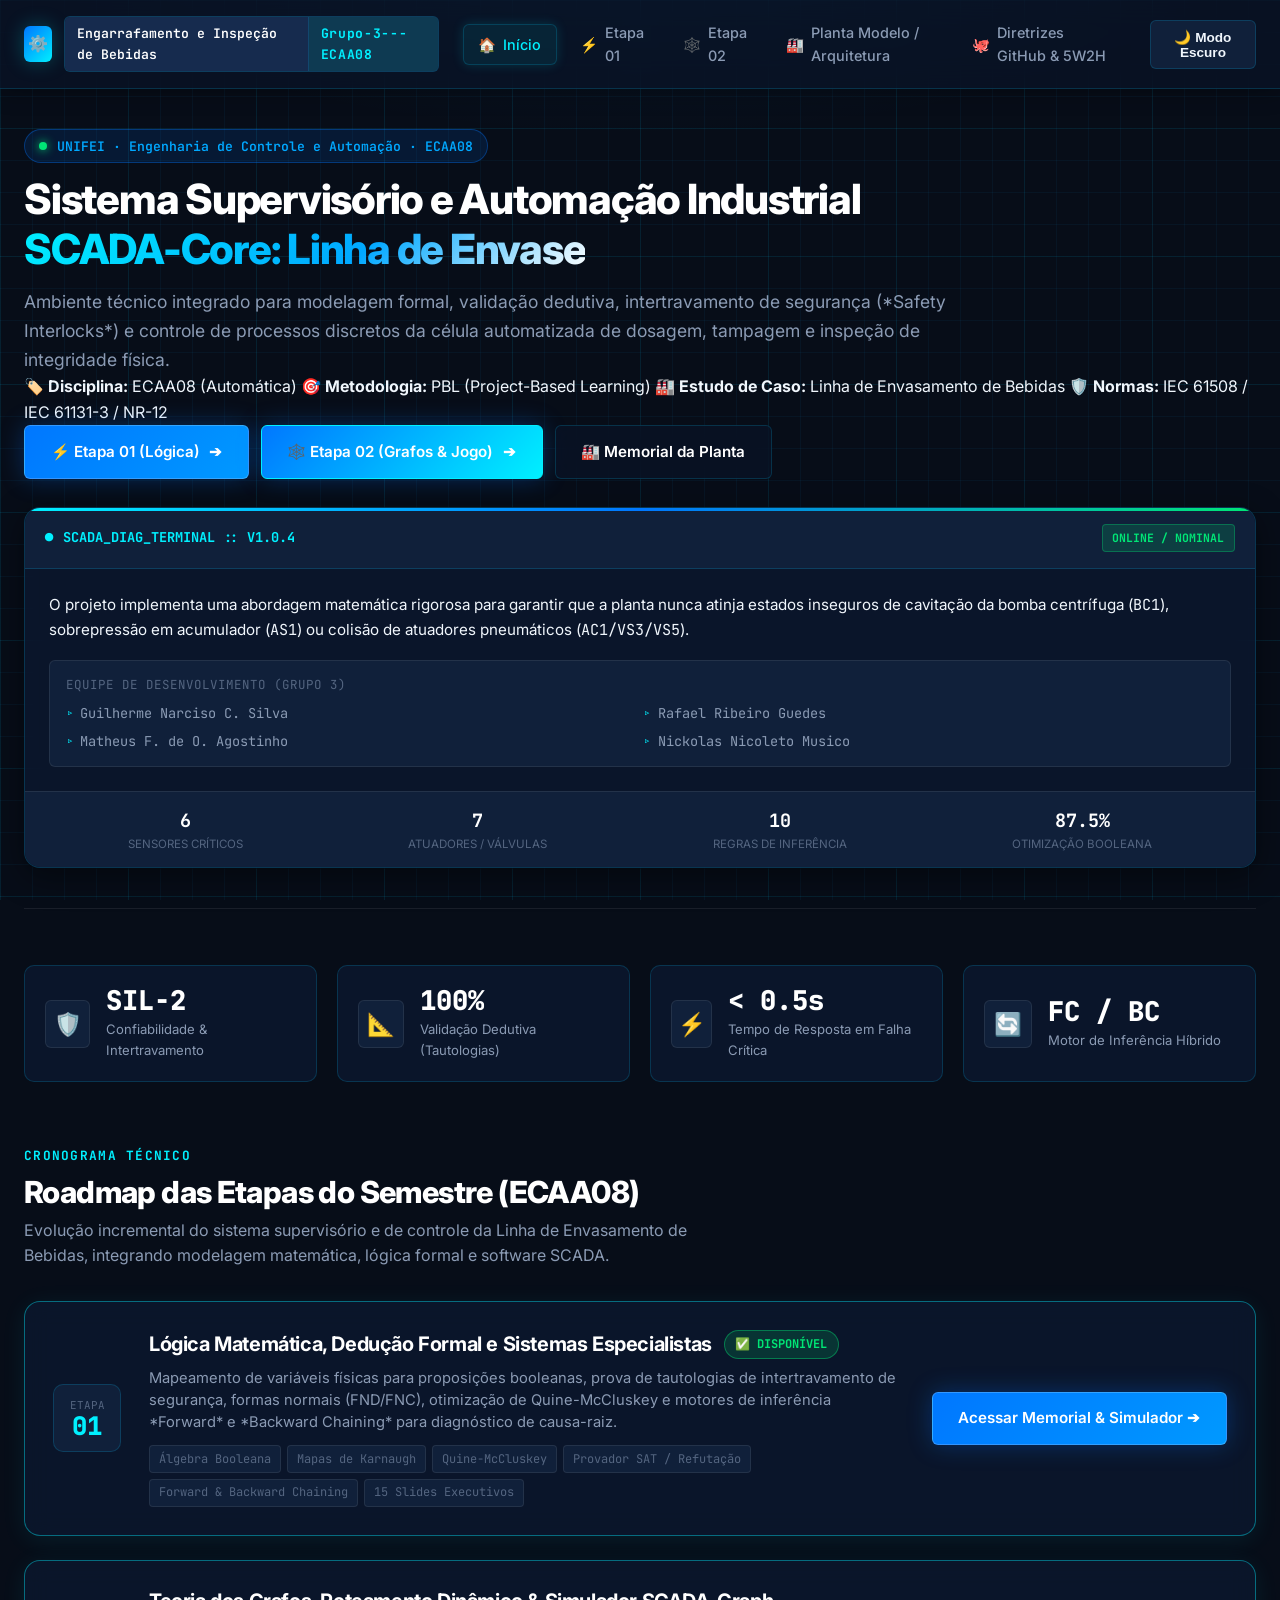
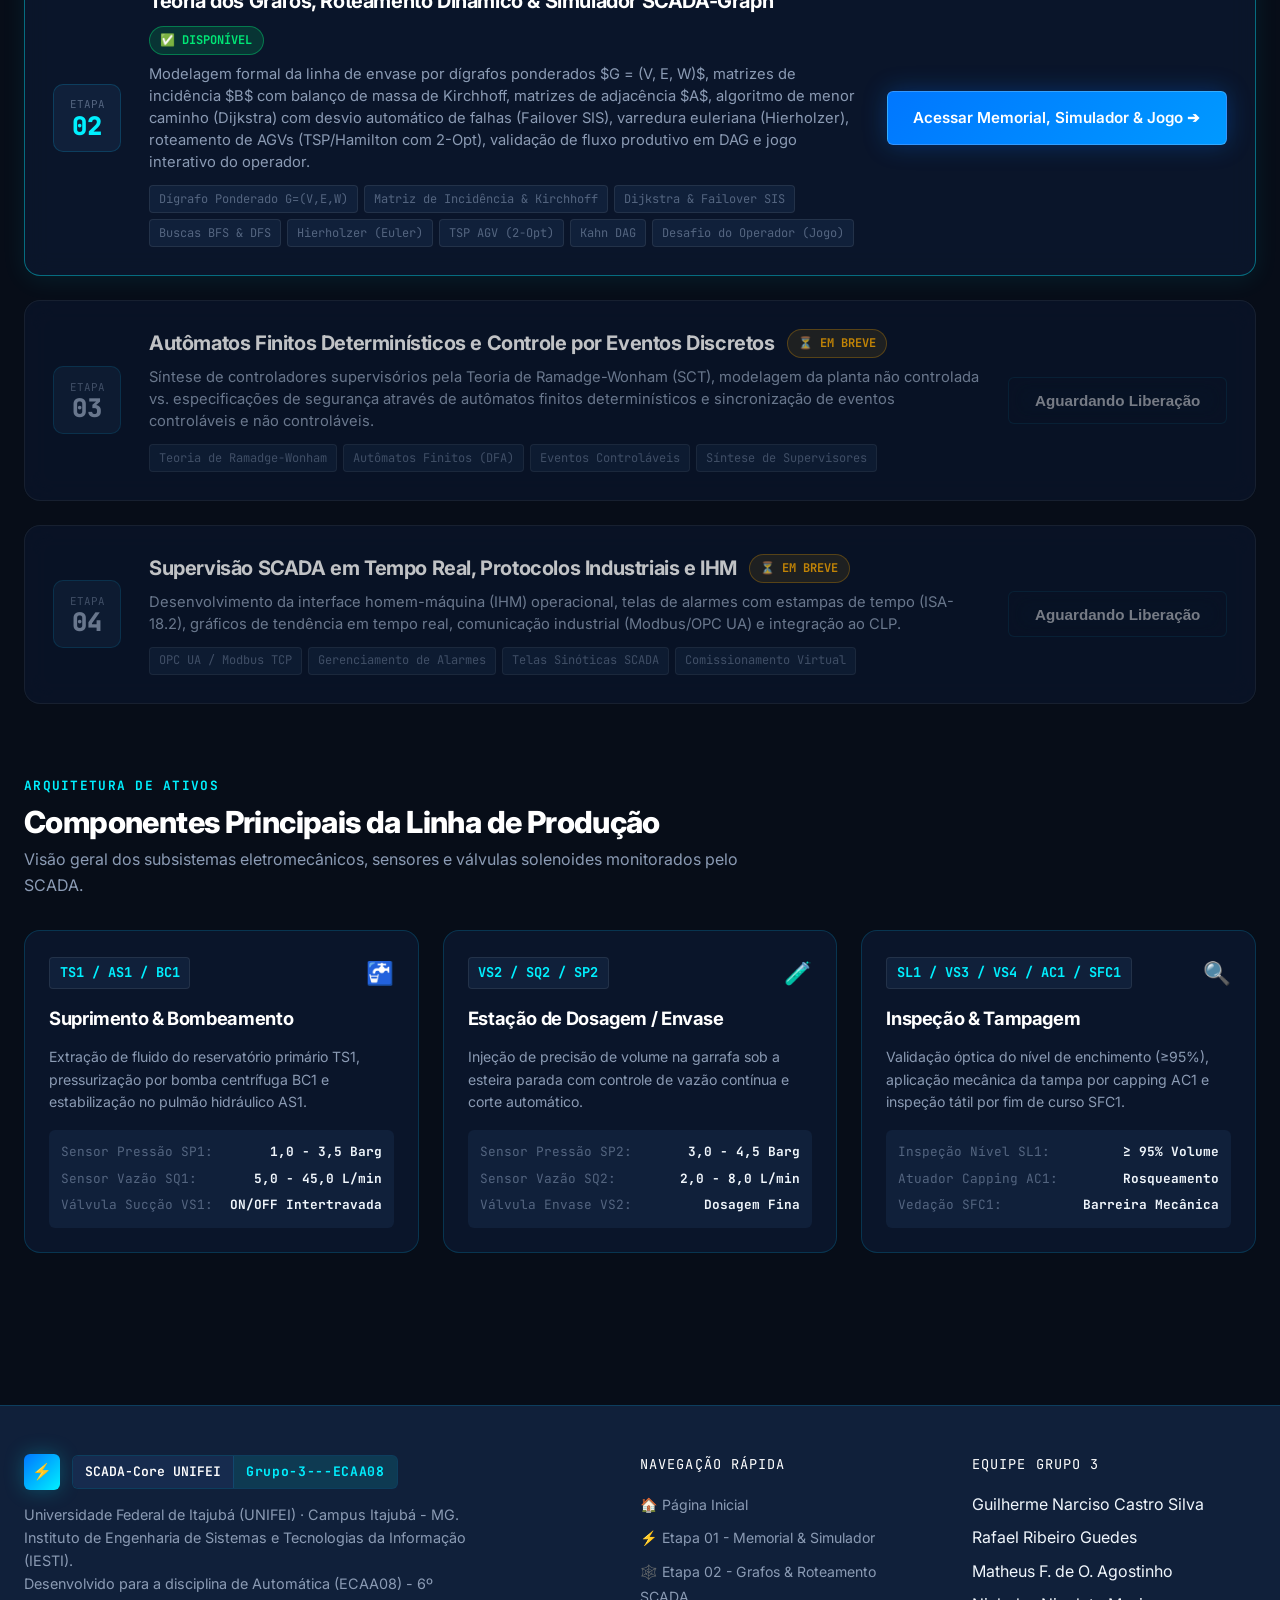
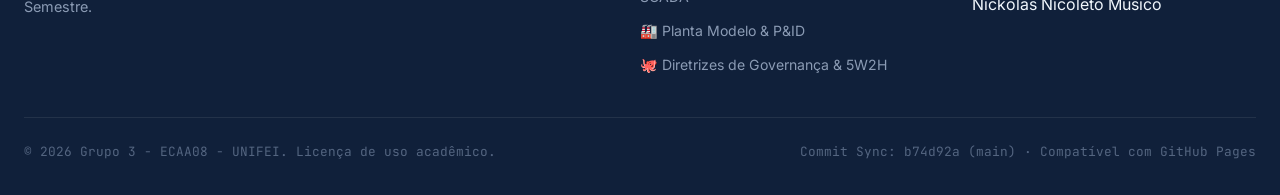
==== commit 307635ae: "Add files via upload" ====
--- a/index.html
+++ b/index.html
@@ -28,6 +28,7 @@
         <ul class="nav-menu">
           <li><a href="index.html" class="nav-link active"><span>🏠</span> Início</a></li>
           <li><a href="doc/etapa-01-logica.html" class="nav-link"><span>⚡</span> Etapa 01</a></li>
+          <li><a href="doc/etapa-02-grafos.html" class="nav-link"><span>🕸️</span> Etapa 02</a></li>
           <li><a href="doc/planta-modelo.html" class="nav-link"><span>🏭</span> Planta Modelo / Arquitetura</a></li>
           <li><a href="doc/diretrizes-github.html" class="nav-link"><span>🐙</span> Diretrizes GitHub & 5W2H</a></li>
         </ul>
@@ -75,14 +76,18 @@
           <span class="meta-tag">🛡️ <strong>Normas:</strong> IEC 61508 / IEC 61131-3 / NR-12</span>
         </div>
 
-        <!-- DOIS BOTÕES CTA -->
-        <div class="hero-actions">
+        <!-- BOTÕES CTA -->
+        <div class="hero-actions" style="display: flex; gap: 0.75rem; flex-wrap: wrap;">
           <a href="doc/etapa-01-logica.html" class="btn-cta-primary">
-            <span>⚡ Explorar Etapa 01 & Simulador</span>
+            <span>⚡ Etapa 01 (Lógica)</span>
+            <span>➔</span>
+          </a>
+          <a href="doc/etapa-02-grafos.html" class="btn-cta-primary" style="background: linear-gradient(135deg, #0077ff, #00f0ff); border-color: #00f0ff;">
+            <span>🕸️ Etapa 02 (Grafos & Jogo)</span>
             <span>➔</span>
           </a>
           <a href="doc/planta-modelo.html" class="btn-cta-glass">
-            <span>🏭 Memorial da Planta Modelo</span>
+            <span>🏭 Memorial da Planta</span>
           </a>
         </div>
       </div>
@@ -214,8 +219,8 @@
           </div>
         </article>
 
-        <!-- ETAPA 02 (EM BREVE) -->
-        <article class="stage-card upcoming">
+        <!-- ETAPA 02 (DISPONÍVEL) -->
+        <article class="stage-card available">
           <div class="stage-number-box">
             <span class="stage-prefix">Etapa</span>
             <span class="stage-num">02</span>
@@ -223,22 +228,26 @@
 
           <div class="stage-details">
             <div class="stage-header-line">
-              <h3 class="stage-title">Modelagem por Redes de Petri e Grafos de Transição de Estados</h3>
-              <span class="status-chip chip-upcoming">⏳ EM BREVE</span>
+              <h3 class="stage-title">Teoria dos Grafos, Roteamento Dinâmico & Simulador SCADA-Graph</h3>
+              <span class="status-chip chip-available">✅ DISPONÍVEL</span>
             </div>
             <p class="stage-description">
-              Formalização do comportamento dinâmico concorrente e assíncrono da linha de envase, análise de propriedades estruturais (vivacidade, limitabilidade e ausência de *deadlocks*), matrizes de incidência e equações de estado.
+              Modelagem formal da linha de envase por dígrafos ponderados $G = (V, E, W)$, matrizes de incidência $B$ com balanço de massa de Kirchhoff, matrizes de adjacência $A$, algoritmo de menor caminho (Dijkstra) com desvio automático de falhas (Failover SIS), varredura euleriana (Hierholzer), roteamento de AGVs (TSP/Hamilton com 2-Opt), validação de fluxo produtivo em DAG e jogo interativo do operador.
             </p>
             <div class="stage-topics-tags">
-              <span class="topic-tag">Redes de Petri Interpretadas</span>
-              <span class="topic-tag">Matriz de Incidência</span>
-              <span class="topic-tag">Prevenção de Deadlocks</span>
-              <span class="topic-tag">Concorrência e Sincronismo</span>
+              <span class="topic-tag">Dígrafo Ponderado G=(V,E,W)</span>
+              <span class="topic-tag">Matriz de Incidência & Kirchhoff</span>
+              <span class="topic-tag">Dijkstra & Failover SIS</span>
+              <span class="topic-tag">Buscas BFS & DFS</span>
+              <span class="topic-tag">Hierholzer (Euler)</span>
+              <span class="topic-tag">TSP AGV (2-Opt)</span>
+              <span class="topic-tag">Kahn DAG</span>
+              <span class="topic-tag">Desafio do Operador (Jogo)</span>
             </div>
           </div>
 
           <div class="stage-action-box">
-            <button class="btn-cta-glass" disabled style="opacity: 0.6; cursor: not-allowed;">Aguardando Liberação</button>
+            <a href="doc/etapa-02-grafos.html" class="btn-cta-primary">Acessar Memorial, Simulador & Jogo ➔</a>
           </div>
         </article>
 
@@ -390,6 +399,7 @@
         <ul class="footer-links">
           <li><a href="index.html">🏠 Página Inicial</a></li>
           <li><a href="doc/etapa-01-logica.html">⚡ Etapa 01 - Memorial & Simulador</a></li>
+          <li><a href="doc/etapa-02-grafos.html">🕸️ Etapa 02 - Grafos & Roteamento SCADA</a></li>
           <li><a href="doc/planta-modelo.html">🏭 Planta Modelo & P&ID</a></li>
           <li><a href="doc/diretrizes-github.html">🐙 Diretrizes de Governança & 5W2H</a></li>
         </ul>
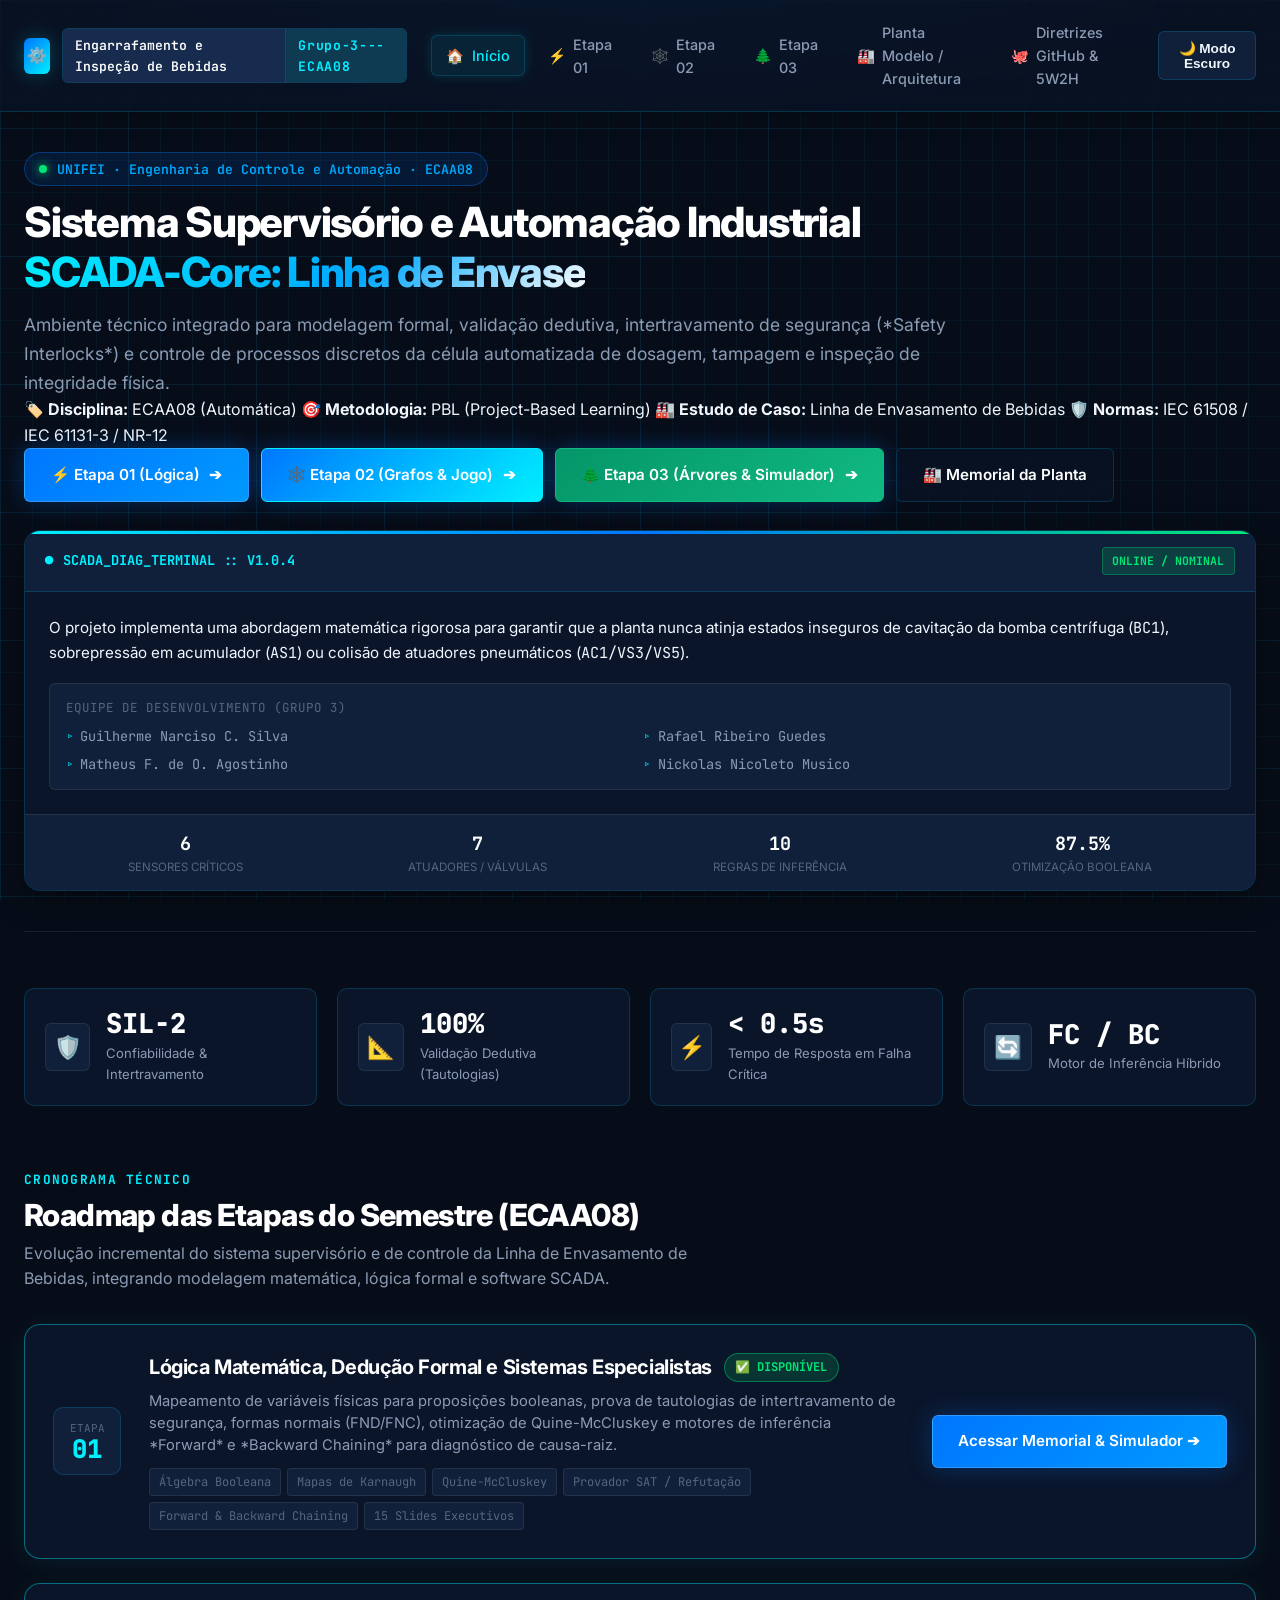
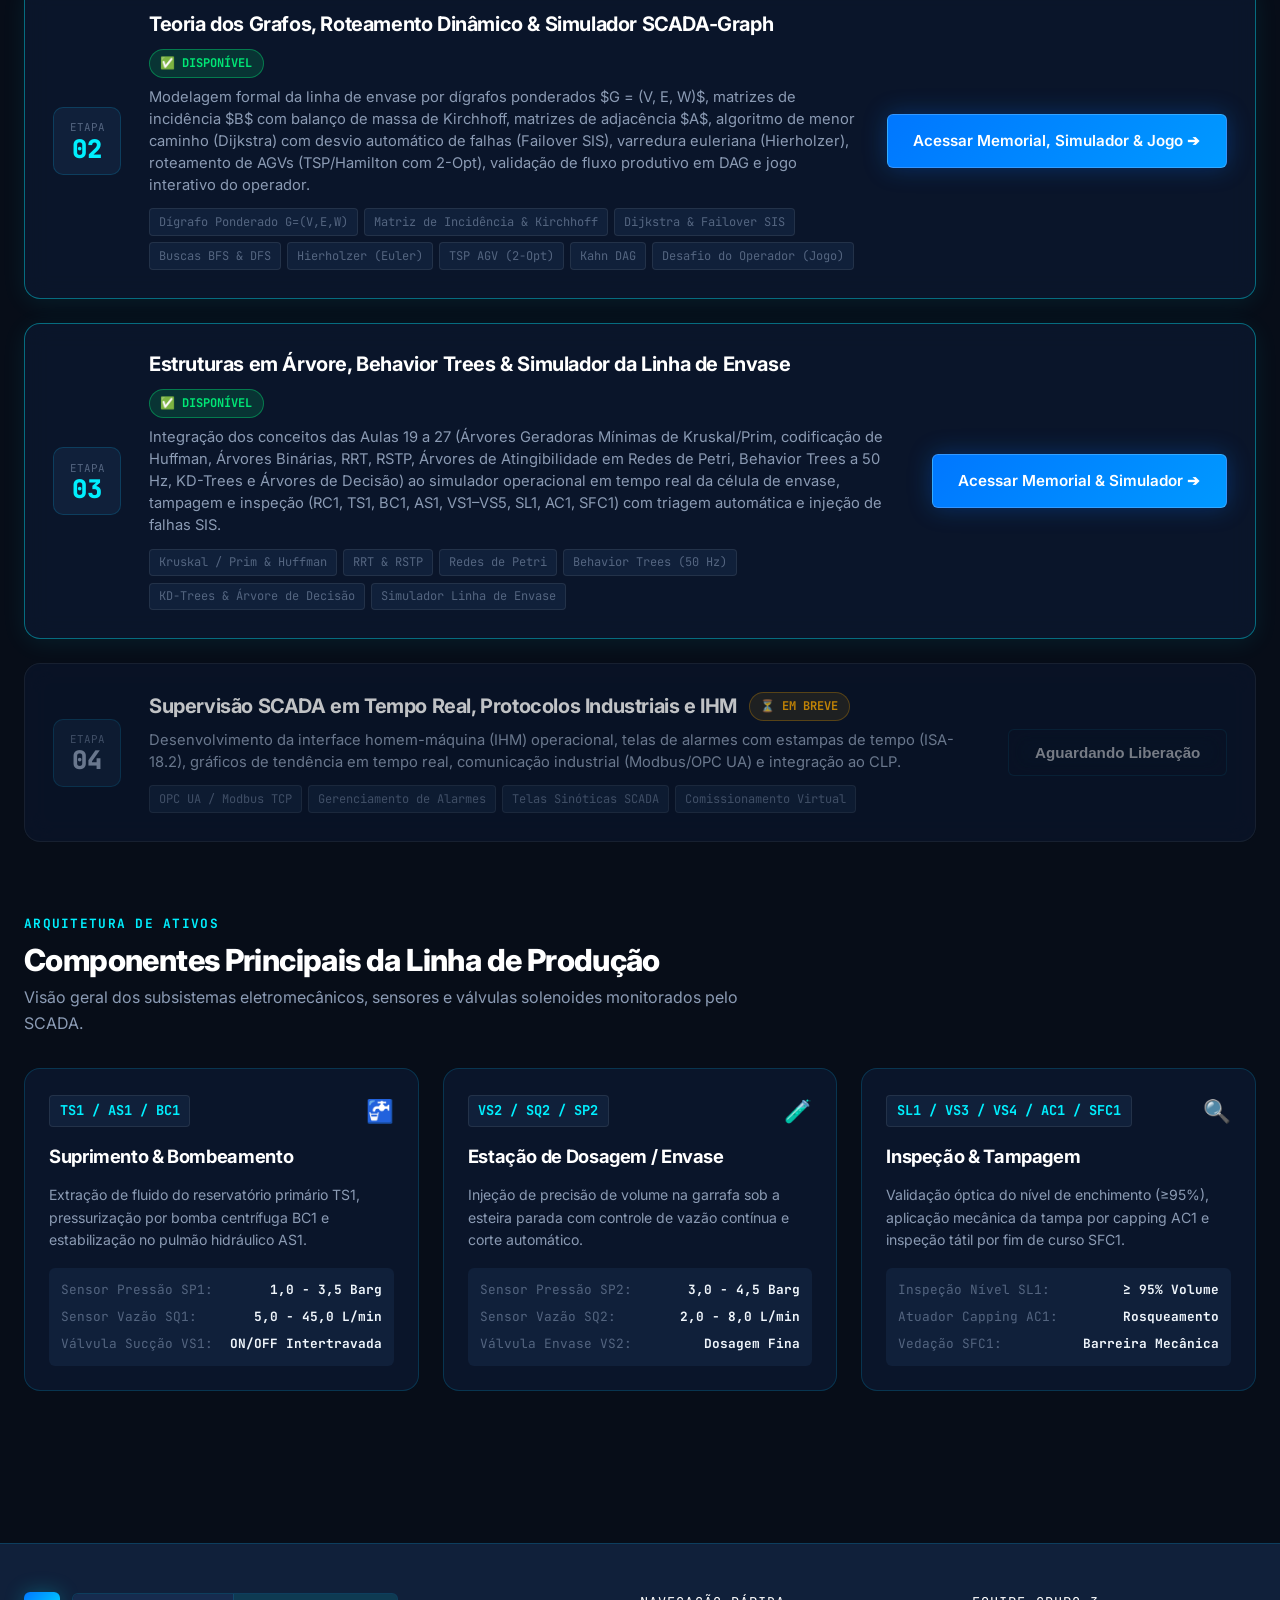
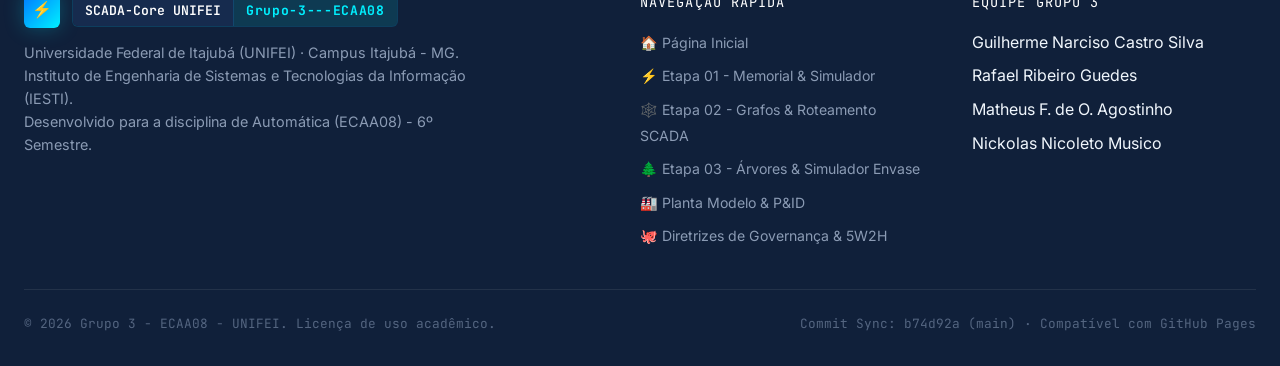
==== commit 2e9e1af5: "Add files via upload" ====
--- a/index.html
+++ b/index.html
@@ -29,6 +29,7 @@
           <li><a href="index.html" class="nav-link active"><span>🏠</span> Início</a></li>
           <li><a href="doc/etapa-01-logica.html" class="nav-link"><span>⚡</span> Etapa 01</a></li>
           <li><a href="doc/etapa-02-grafos.html" class="nav-link"><span>🕸️</span> Etapa 02</a></li>
+          <li><a href="doc/etapa-03-arvores.html" class="nav-link"><span>🌲</span> Etapa 03</a></li>
           <li><a href="doc/planta-modelo.html" class="nav-link"><span>🏭</span> Planta Modelo / Arquitetura</a></li>
           <li><a href="doc/diretrizes-github.html" class="nav-link"><span>🐙</span> Diretrizes GitHub & 5W2H</a></li>
         </ul>
@@ -84,6 +85,10 @@
           </a>
           <a href="doc/etapa-02-grafos.html" class="btn-cta-primary" style="background: linear-gradient(135deg, #0077ff, #00f0ff); border-color: #00f0ff;">
             <span>🕸️ Etapa 02 (Grafos & Jogo)</span>
+            <span>➔</span>
+          </a>
+          <a href="doc/etapa-03-arvores.html" class="btn-cta-primary" style="background: linear-gradient(135deg, #059669, #10b981); border-color: #10b981;">
+            <span>🌲 Etapa 03 (Árvores & Simulador)</span>
             <span>➔</span>
           </a>
           <a href="doc/planta-modelo.html" class="btn-cta-glass">
@@ -251,8 +256,8 @@
           </div>
         </article>
 
-        <!-- ETAPA 03 (EM BREVE) -->
-        <article class="stage-card upcoming">
+        <!-- ETAPA 03 (DISPONÍVEL) -->
+        <article class="stage-card available">
           <div class="stage-number-box">
             <span class="stage-prefix">Etapa</span>
             <span class="stage-num">03</span>
@@ -260,22 +265,24 @@
 
           <div class="stage-details">
             <div class="stage-header-line">
-              <h3 class="stage-title">Autômatos Finitos Determinísticos e Controle por Eventos Discretos</h3>
-              <span class="status-chip chip-upcoming">⏳ EM BREVE</span>
+              <h3 class="stage-title">Estruturas em Árvore, Behavior Trees & Simulador da Linha de Envase</h3>
+              <span class="status-chip chip-available">✅ DISPONÍVEL</span>
             </div>
             <p class="stage-description">
-              Síntese de controladores supervisórios pela Teoria de Ramadge-Wonham (SCT), modelagem da planta não controlada vs. especificações de segurança através de autômatos finitos determinísticos e sincronização de eventos controláveis e não controláveis.
+              Integração dos conceitos das Aulas 19 a 27 (Árvores Geradoras Mínimas de Kruskal/Prim, codificação de Huffman, Árvores Binárias, RRT, RSTP, Árvores de Atingibilidade em Redes de Petri, Behavior Trees a 50 Hz, KD-Trees e Árvores de Decisão) ao simulador operacional em tempo real da célula de envase, tampagem e inspeção (RC1, TS1, BC1, AS1, VS1–VS5, SL1, AC1, SFC1) com triagem automática e injeção de falhas SIS.
             </p>
             <div class="stage-topics-tags">
-              <span class="topic-tag">Teoria de Ramadge-Wonham</span>
-              <span class="topic-tag">Autômatos Finitos (DFA)</span>
-              <span class="topic-tag">Eventos Controláveis</span>
-              <span class="topic-tag">Síntese de Supervisores</span>
+              <span class="topic-tag">Kruskal / Prim & Huffman</span>
+              <span class="topic-tag">RRT & RSTP</span>
+              <span class="topic-tag">Redes de Petri</span>
+              <span class="topic-tag">Behavior Trees (50 Hz)</span>
+              <span class="topic-tag">KD-Trees & Árvore de Decisão</span>
+              <span class="topic-tag">Simulador Linha de Envase</span>
             </div>
           </div>
 
           <div class="stage-action-box">
-            <button class="btn-cta-glass" disabled style="opacity: 0.6; cursor: not-allowed;">Aguardando Liberação</button>
+            <a href="doc/etapa-03-arvores.html" class="btn-cta-primary">Acessar Memorial & Simulador ➔</a>
           </div>
         </article>
 
@@ -400,6 +407,7 @@
           <li><a href="index.html">🏠 Página Inicial</a></li>
           <li><a href="doc/etapa-01-logica.html">⚡ Etapa 01 - Memorial & Simulador</a></li>
           <li><a href="doc/etapa-02-grafos.html">🕸️ Etapa 02 - Grafos & Roteamento SCADA</a></li>
+          <li><a href="doc/etapa-03-arvores.html">🌲 Etapa 03 - Árvores & Simulador Envase</a></li>
           <li><a href="doc/planta-modelo.html">🏭 Planta Modelo & P&ID</a></li>
           <li><a href="doc/diretrizes-github.html">🐙 Diretrizes de Governança & 5W2H</a></li>
         </ul>
--- a/doc/css/style.css
+++ b/doc/css/style.css
@@ -1751,3 +1751,179 @@
     grid-template-columns: 1fr;
   }
 }
+
+/* ==========================================================================
+   ETAPA 02: TEORIA DOS GRAFOS & SIMULADOR SCADA-GRAPH
+   ========================================================================== */
+
+/* --- BOTÕES MICRO E CONTROLES SCADA --- */
+.btn-micro {
+  background: var(--bg-surface);
+  border: 1px solid var(--border-color);
+  color: var(--text-main);
+  padding: 0.25rem 0.55rem;
+  border-radius: var(--radius-sm);
+  font-family: 'JetBrains Mono', monospace;
+  font-size: 0.75rem;
+  cursor: pointer;
+  transition: all var(--transition-fast);
+}
+
+.btn-micro:hover {
+  background: var(--bg-surface-elevated);
+  border-color: var(--cyan-neon);
+  box-shadow: 0 0 8px var(--cyan-glow);
+}
+
+/* --- TABELAS DE MATRIZES DE ADJACÊNCIA E INCIDÊNCIA --- */
+.matrix-table {
+  width: 100%;
+  border-collapse: collapse;
+  font-family: 'JetBrains Mono', monospace;
+  font-size: 0.76rem;
+  background: #020712;
+  border: 1px solid var(--border-color);
+  border-radius: var(--radius-sm);
+  overflow: hidden;
+}
+
+.matrix-table th {
+  background: var(--bg-surface-elevated);
+  color: var(--cyan-neon);
+  padding: 0.45rem 0.6rem;
+  border: 1px solid rgba(0, 200, 255, 0.15);
+  font-weight: 700;
+  text-align: center;
+  white-space: nowrap;
+}
+
+.matrix-table td {
+  padding: 0.4rem 0.55rem;
+  border: 1px solid rgba(255, 255, 255, 0.05);
+  text-align: center;
+  color: var(--text-muted);
+  transition: background var(--transition-fast);
+}
+
+.matrix-table tr:hover td {
+  background: rgba(0, 240, 255, 0.06);
+}
+
+.matrix-table td.has-edge {
+  color: var(--emerald-ok);
+  font-weight: 700;
+  background: rgba(0, 230, 118, 0.12);
+}
+
+.matrix-table td.diag {
+  background: rgba(255, 255, 255, 0.03);
+  color: var(--text-dim);
+}
+
+.matrix-table td.inc-neg {
+  color: #ff5252;
+  font-weight: 700;
+  background: rgba(255, 23, 68, 0.12);
+}
+
+.matrix-table td.inc-pos {
+  color: #00e676;
+  font-weight: 700;
+  background: rgba(0, 230, 118, 0.12);
+}
+
+.matrix-table tr.sum-row th {
+  background: #051428;
+  color: #ffab00;
+}
+
+.matrix-table td.kirchhoff-sum {
+  font-weight: 800;
+  color: var(--emerald-ok);
+  background: rgba(0, 230, 118, 0.15);
+}
+
+/* --- MODO AULA CALLOUTS (PEDAGOGICAL OVERLAYS) --- */
+.aula-mode-callout {
+  display: none;
+  background: linear-gradient(135deg, rgba(16, 185, 129, 0.08) 0%, rgba(6, 182, 212, 0.08) 100%);
+  border: 1px solid var(--emerald-ok);
+  border-left: 4px solid var(--emerald-ok);
+  border-radius: var(--radius-md);
+  padding: 1.25rem 1.5rem;
+  margin: 1.25rem 0;
+  animation: fadeIn 0.3s ease-in-out;
+}
+
+.aula-mode-callout .aula-title {
+  display: flex;
+  align-items: center;
+  gap: 0.5rem;
+  font-weight: 700;
+  color: var(--emerald-ok);
+  font-size: 0.95rem;
+  margin-bottom: 0.5rem;
+}
+
+/* --- JOGO DO OPERADOR SCADA HUD --- */
+.game-hud-bar {
+  display: flex;
+  align-items: center;
+  justify-content: space-between;
+  background: #040c1a;
+  border: 1px solid var(--cyan-neon);
+  border-radius: var(--radius-md);
+  padding: 0.75rem 1.25rem;
+  margin-bottom: 1rem;
+  box-shadow: 0 0 16px rgba(0, 240, 255, 0.15);
+  flex-wrap: wrap;
+  gap: 1rem;
+}
+
+.game-hud-stat {
+  display: flex;
+  flex-direction: column;
+}
+
+.game-hud-label {
+  font-size: 0.72rem;
+  font-family: 'JetBrains Mono', monospace;
+  color: var(--text-dim);
+  text-transform: uppercase;
+}
+
+.game-hud-value {
+  font-size: 1.25rem;
+  font-weight: 800;
+  font-family: 'JetBrains Mono', monospace;
+  color: var(--cyan-neon);
+}
+
+/* --- PAINEL DE RELAXAÇÃO PASSO A PASSO --- */
+.step-tracker-box {
+  background: #030814;
+  border: 1px solid var(--border-color);
+  border-radius: var(--radius-md);
+  padding: 1rem;
+  margin-top: 1rem;
+}
+
+.step-tracker-header {
+  display: flex;
+  align-items: center;
+  justify-content: space-between;
+  margin-bottom: 0.75rem;
+  border-bottom: 1px solid var(--border-subtle);
+  padding-bottom: 0.5rem;
+}
+
+.step-controls {
+  display: flex;
+  gap: 0.4rem;
+}
+
+@keyframes fadeIn {
+  from { opacity: 0; transform: translateY(-4px); }
+  to { opacity: 1; transform: translateY(0); }
+}
+
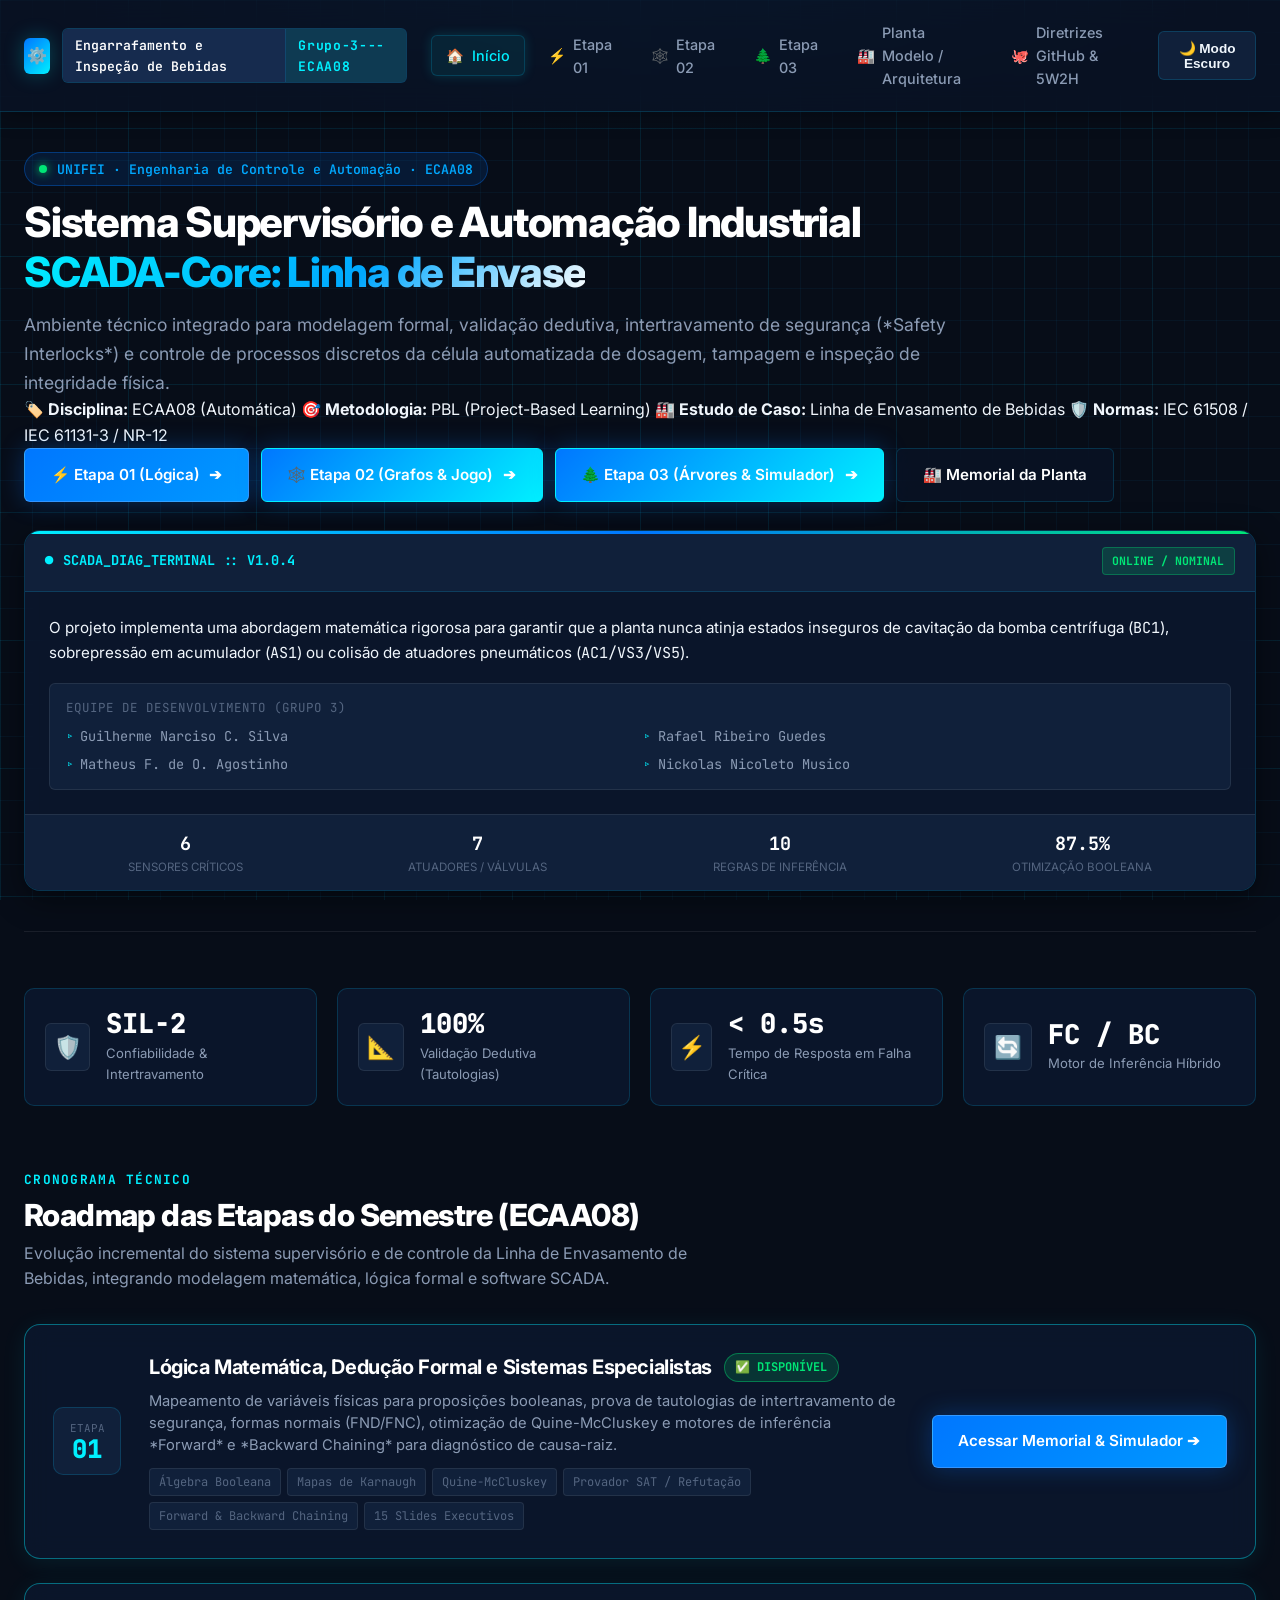
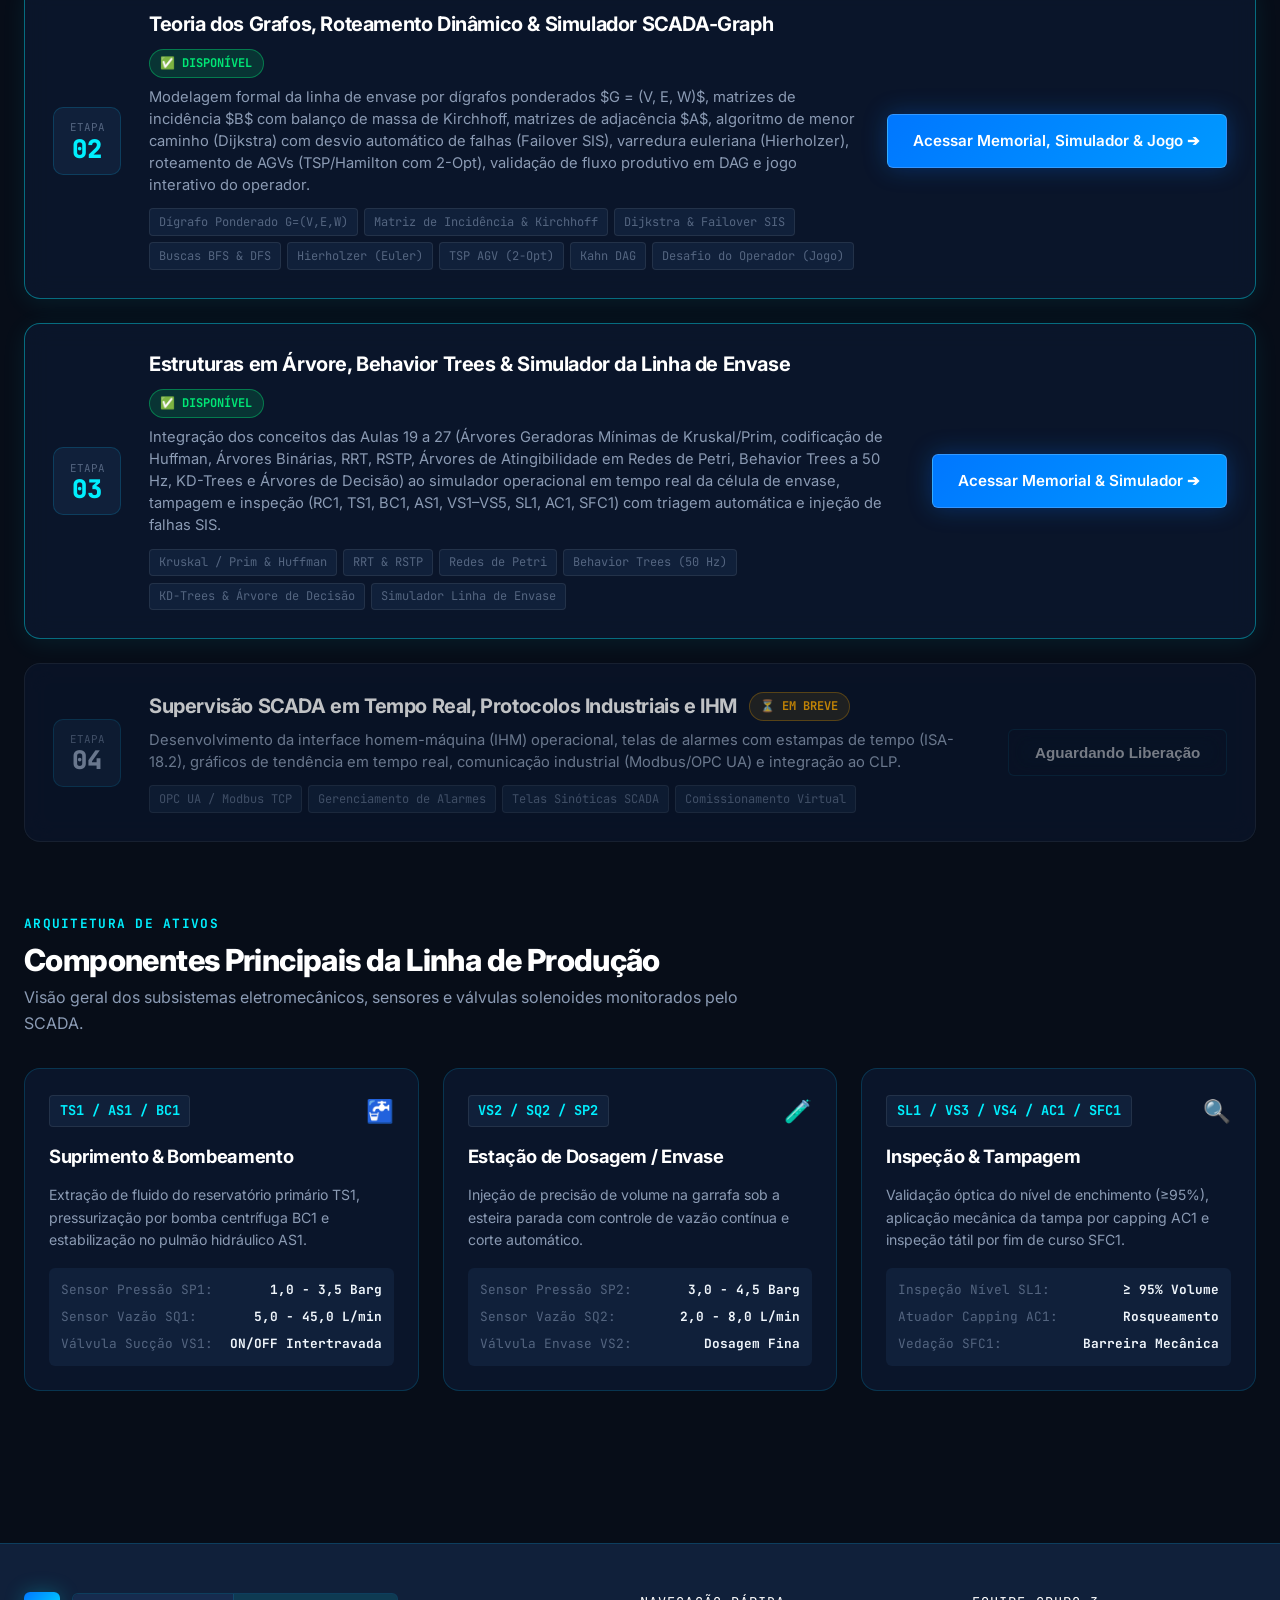
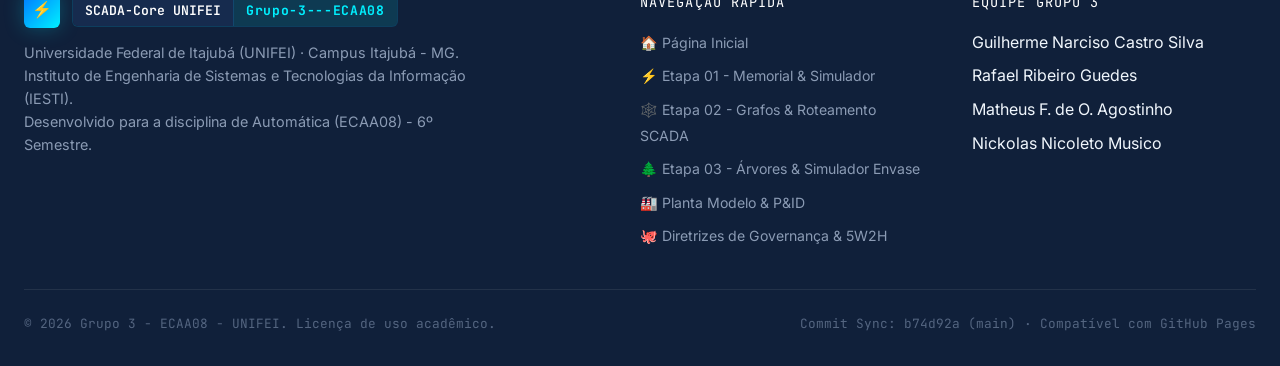
==== commit 891e4ddc: "Update index.html" ====
--- a/index.html
+++ b/index.html
@@ -87,7 +87,7 @@
             <span>🕸️ Etapa 02 (Grafos & Jogo)</span>
             <span>➔</span>
           </a>
-          <a href="doc/etapa-03-arvores.html" class="btn-cta-primary" style="background: linear-gradient(135deg, #059669, #10b981); border-color: #10b981;">
+          <a href="doc/etapa-03-arvores.html" class="btn-cta-primary" style="background: linear-gradient(135deg, #0077ff, #00f0ff); border-color: #00f0ff;">
             <span>🌲 Etapa 03 (Árvores & Simulador)</span>
             <span>➔</span>
           </a>
